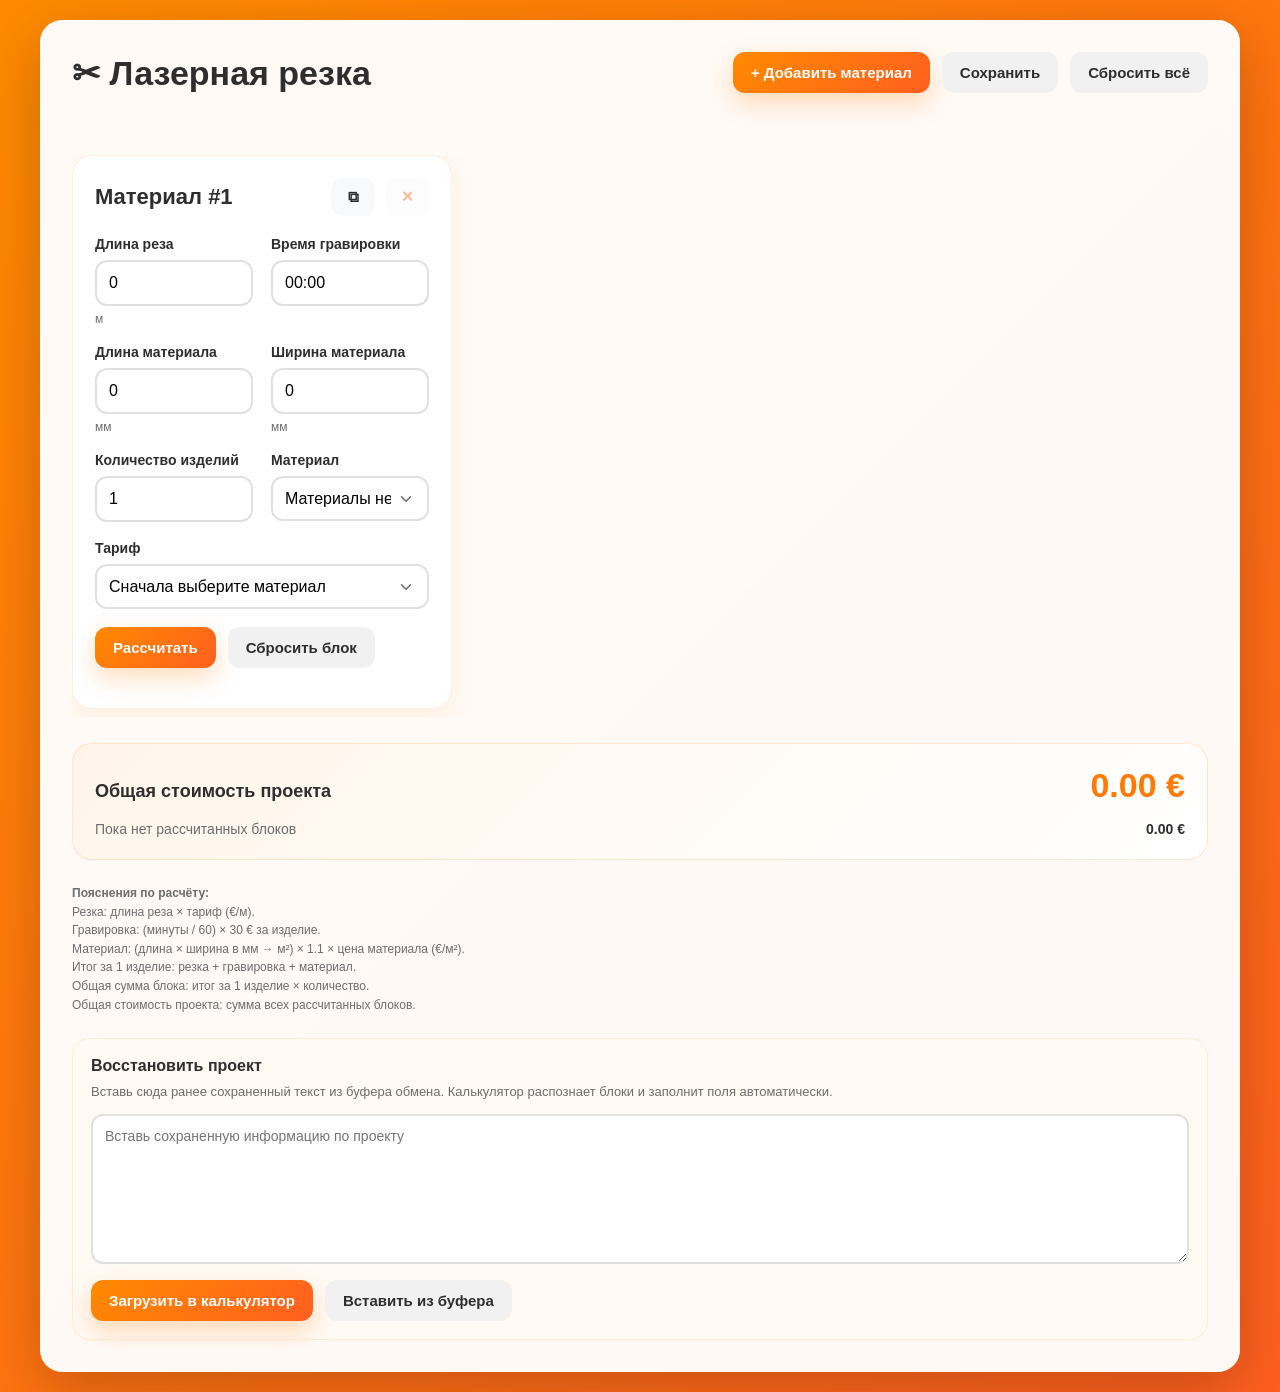
==== Laser_cutting_price/index.html @ 2e4e8447 "вставить из буфера" ====
<!DOCTYPE html>
<html lang="ru">
<head>
    <meta charset="UTF-8">
    <meta name="viewport" content="width=device-width, initial-scale=1.0">
    <title>✂ Калькулятор стоимости лазерной резки</title>
    <style>
        * {
            margin: 0;
            padding: 0;
            box-sizing: border-box;
        }

        :root {
            --accent-start: #ff8a00;
            --accent-end: #ff5f1f;
            --accent-solid: #ff7a00;
            --panel: #ffffff;
            --panel-soft: #f8f9fa;
            --text: #2e2e2e;
            --muted: #6d6d6d;
            --line: #e7e1d8;
            --danger: #ff5f1f;
        }

        body {
            font-family: "Segoe UI", Tahoma, Geneva, Verdana, sans-serif;
            background: linear-gradient(135deg, var(--accent-start) 0%, var(--accent-end) 100%);
            min-height: 100vh;
            padding: 20px;
            color: var(--text);
        }

        .container {
            width: min(1200px, 100%);
            max-width: 100%;
            margin: 0 auto;
            background: rgba(255, 255, 255, 0.96);
            backdrop-filter: blur(8px);
            border-radius: 22px;
            box-shadow: 0 18px 60px rgba(0, 0, 0, 0.22);
            padding: 32px;
        }

        .header {
            display: flex;
            justify-content: space-between;
            align-items: center;
            gap: 16px;
            margin-bottom: 24px;
        }

        .header-copy h1 {
            font-size: 34px;
            margin-bottom: 0;
        }

        .header-actions {
            display: flex;
            gap: 12px;
            flex-wrap: wrap;
        }

        button {
            border: none;
            border-radius: 12px;
            padding: 12px 18px;
            font-size: 15px;
            font-weight: 700;
            cursor: pointer;
            transition: transform 0.2s, box-shadow 0.2s, background 0.2s;
        }

        button:hover {
            transform: translateY(-1px);
        }

        .accent-btn {
            background: linear-gradient(135deg, var(--accent-start) 0%, var(--accent-end) 100%);
            color: #fff;
            box-shadow: 0 10px 24px rgba(255, 122, 0, 0.26);
        }

        .secondary-btn {
            background: #f1f1f1;
            color: var(--text);
        }

        .ghost-btn {
            background: transparent;
            color: var(--accent-solid);
            border: 2px dashed rgba(255, 122, 0, 0.35);
        }

        .cards {
            display: flex;
            flex-wrap: nowrap;
            gap: 20px;
            align-items: start;
            overflow-x: auto;
            padding-bottom: 8px;
            scroll-snap-type: x proximity;
            width: 100%;
        }

        .card {
            background: var(--panel);
            border: 1px solid rgba(255, 122, 0, 0.12);
            border-radius: 20px;
            padding: 22px;
            box-shadow: 0 10px 30px rgba(255, 122, 0, 0.08);
            width: min(380px, 100%);
            min-width: min(380px, 100%);
            scroll-snap-align: start;
        }

        .card-head {
            display: flex;
            align-items: center;
            justify-content: space-between;
            gap: 14px;
            margin-bottom: 20px;
        }

        .card-title {
            font-size: 22px;
            font-weight: 800;
        }

        .card-title-btn {
            border: none;
            background: transparent;
            padding: 0;
            font: inherit;
            color: inherit;
            cursor: text;
            text-align: left;
        }

        .card-title-input {
            width: 100%;
            padding: 8px 10px;
            border: 2px solid rgba(255, 122, 0, 0.22);
            border-radius: 10px;
            font-size: 20px;
            font-weight: 800;
        }

        .card-actions {
            display: flex;
            gap: 10px;
        }

        .icon-btn {
            min-width: 44px;
            padding: 10px 12px;
            background: var(--panel-soft);
            color: var(--text);
        }

        .icon-btn.remove-btn {
            color: var(--danger);
        }

        .input-row {
            display: grid;
            grid-template-columns: repeat(2, minmax(0, 1fr));
            gap: 18px;
            margin-bottom: 18px;
        }

        .input-row.single {
            grid-template-columns: 1fr;
        }

        .input-group label {
            display: block;
            font-size: 14px;
            font-weight: 700;
            margin-bottom: 8px;
        }

        input[type="text"],
        input[type="number"],
        select {
            width: 100%;
            padding: 12px;
            font-size: 16px;
            border: 2px solid #e0e0e0;
            border-radius: 12px;
            background: #fff;
            transition: border-color 0.2s;
        }

        input[type="text"]:focus,
        input[type="number"]:focus,
        select:focus {
            outline: none;
            border-color: var(--accent-solid);
        }

        .select-wrapper {
            position: relative;
        }

        .select-wrapper select {
            appearance: none;
            background-image: url("data:image/svg+xml;charset=UTF-8,%3csvg xmlns='http://www.w3.org/2000/svg' viewBox='0 0 24 24' fill='none' stroke='%236d6d6d' stroke-width='2' stroke-linecap='round' stroke-linejoin='round'%3e%3cpolyline points='6 9 12 15 18 9'%3e%3c/polyline%3e%3c/svg%3e");
            background-repeat: no-repeat;
            background-position: right 12px center;
            background-size: 18px;
            padding-right: 36px;
        }

        .unit,
        .status {
            margin-top: 6px;
            font-size: 12px;
            color: var(--muted);
        }

        .status.error {
            color: var(--danger);
        }

        .top-status {
            min-height: 20px;
            margin: 6px 0 18px;
            text-align: center;
            font-size: 14px;
            color: var(--muted);
        }

        .top-status.error {
            color: var(--danger);
        }

        .error {
            display: none;
            margin-top: 6px;
            font-size: 12px;
            color: var(--danger);
        }

        .error.show {
            display: block;
        }

        .card-footer {
            display: flex;
            gap: 12px;
            flex-wrap: wrap;
            margin-top: 4px;
            margin-bottom: 18px;
        }

        .result {
            display: none;
            background: var(--panel-soft);
            border-left: 4px solid var(--accent-solid);
            border-radius: 16px;
            padding: 18px;
        }

        .result.show {
            display: block;
        }

        .result-columns {
            display: grid;
            grid-template-columns: repeat(2, minmax(0, 1fr));
            gap: 18px;
        }

        .result-title {
            font-size: 14px;
            color: var(--muted);
            margin-bottom: 6px;
        }

        .result-value {
            font-size: 30px;
            font-weight: 800;
            color: var(--accent-solid);
            margin-bottom: 10px;
        }

        .result-sub {
            font-size: 14px;
            color: var(--muted);
            margin-top: 6px;
        }

        .tariff-list {
            margin-top: 14px;
            padding-top: 12px;
            border-top: 1px solid var(--line);
        }

        .tariff-list-title {
            font-size: 13px;
            color: var(--muted);
            margin-bottom: 8px;
        }

        .tariff-item {
            display: flex;
            justify-content: space-between;
            gap: 10px;
            font-size: 13px;
            margin-top: 6px;
        }

        .tariff-item-label {
            color: var(--muted);
        }

        .tariff-item-value {
            font-weight: 700;
            white-space: nowrap;
        }

        .overall {
            margin-top: 26px;
            background: linear-gradient(135deg, #fff5ea 0%, #fff 100%);
            border: 1px solid rgba(255, 122, 0, 0.16);
            border-radius: 20px;
            padding: 22px;
        }

        .overall-top {
            display: flex;
            justify-content: space-between;
            align-items: baseline;
            gap: 14px;
            margin-bottom: 16px;
        }

        .overall-title {
            font-size: 18px;
            font-weight: 800;
        }

        .overall-value {
            font-size: 34px;
            font-weight: 900;
            color: var(--accent-solid);
        }

        .overall-list {
            display: grid;
            gap: 8px;
        }

        .overall-item {
            display: flex;
            justify-content: space-between;
            gap: 12px;
            font-size: 14px;
        }

        .overall-item-label {
            color: var(--muted);
        }

        .overall-item-value {
            font-weight: 700;
        }

        .notice {
            margin-top: 24px;
            font-size: 12px;
            color: var(--muted);
            line-height: 1.55;
        }

        .import-panel {
            margin-top: 24px;
            background: #fffaf4;
            border: 1px solid rgba(255, 122, 0, 0.12);
            border-radius: 18px;
            padding: 18px;
        }

        .import-title {
            font-size: 16px;
            font-weight: 800;
            margin-bottom: 8px;
        }

        .import-copy {
            color: var(--muted);
            font-size: 13px;
            margin-bottom: 12px;
            line-height: 1.45;
        }

        .import-textarea {
            width: 100%;
            min-height: 150px;
            resize: vertical;
            border: 2px solid #e0e0e0;
            border-radius: 12px;
            padding: 12px;
            font-size: 14px;
            font-family: inherit;
        }

        .import-actions {
            display: flex;
            gap: 12px;
            flex-wrap: wrap;
            margin-top: 12px;
        }

        @media (max-width: 860px) {
            .container {
                padding: 24px;
            }

            .header,
            .overall-top {
                flex-direction: column;
                align-items: flex-start;
            }
        }

        @media (max-width: 720px) {
            .card {
                width: calc(100vw - 88px);
                min-width: calc(100vw - 88px);
            }

            .input-row,
            .result-columns {
                grid-template-columns: 1fr;
            }

            .card-head {
                flex-direction: column;
                align-items: flex-start;
            }
        }
    </style>
</head>
<body>
    <div class="container">
        <div class="header">
            <div class="header-copy">
                <h1>✂ Лазерная резка</h1>
            </div>
            <div class="header-actions">
                <button type="button" class="accent-btn" id="addCardButton">+ Добавить материал</button>
                <button type="button" class="secondary-btn" id="saveProjectButton">Сохранить</button>
                <button type="button" class="secondary-btn" id="resetAllButton">Сбросить всё</button>
            </div>
        </div>

        <div class="top-status" id="actionStatus"></div>
        <div class="status" id="materialLoadStatus">Загрузка материалов...</div>
        <div class="cards" id="cards"></div>

        <div class="overall">
            <div class="overall-top">
                <div class="overall-title">Общая стоимость проекта</div>
                <div class="overall-value"><span id="overallTotalPrice">0.00</span> €</div>
            </div>
            <div class="overall-list" id="overallList">
                <div class="overall-item">
                    <span class="overall-item-label">Пока нет рассчитанных блоков</span>
                    <span class="overall-item-value">0.00 €</span>
                </div>
            </div>
        </div>

        <div class="notice">
            <strong>Пояснения по расчёту:</strong>
            <br>Резка: длина реза × тариф (€/м).
            <br>Гравировка: (минуты / 60) × 30 € за изделие.
            <br>Материал: (длина × ширина в мм → м²) × 1.1 × цена материала (€/м²).
            <br>Итог за 1 изделие: резка + гравировка + материал.
            <br>Общая сумма блока: итог за 1 изделие × количество.
            <br>Общая стоимость проекта: сумма всех рассчитанных блоков.
        </div>

        <div class="import-panel">
            <div class="import-title">Восстановить проект</div>
            <div class="import-copy">Вставь сюда ранее сохраненный текст из буфера обмена. Калькулятор распознает блоки и заполнит поля автоматически.</div>
            <textarea class="import-textarea" id="importTextarea" placeholder="Вставь сохраненную информацию по проекту"></textarea>
            <div class="import-actions">
                <button type="button" class="accent-btn" id="importProjectButton">Загрузить в калькулятор</button>
                <button type="button" class="secondary-btn" id="pasteClipboardButton">Вставить из буфера</button>
            </div>
        </div>
    </div>

    <template id="cardTemplate">
        <section class="card">
            <div class="card-head">
                <div class="card-title">
                    <button type="button" class="card-title-btn" data-role="title-display"></button>
                    <input type="text" class="card-title-input" data-role="title-input" style="display: none;">
                </div>
                <div class="card-actions">
                    <button type="button" class="icon-btn duplicate-btn" title="Дублировать">⧉</button>
                    <button type="button" class="icon-btn remove-btn" title="Удалить">✕</button>
                </div>
            </div>

            <div class="input-row">
                <div class="input-group">
                    <label>Длина реза</label>
                    <input type="number" data-field="length" value="0" step="0.1" min="0" placeholder="Например: 5">
                    <div class="unit">м</div>
                    <div class="error" data-error="length">Пожалуйста, введите корректное число</div>
                </div>
                <div class="input-group">
                    <label>Время гравировки</label>
                    <input type="text" data-field="engraveTime" value="00:00" inputmode="numeric" placeholder="Например: 00:15">
                </div>
            </div>

            <div class="input-row">
                <div class="input-group">
                    <label>Длина материала</label>
                    <input type="number" data-field="materialLength" value="0" step="10" min="0" placeholder="Например: 500">
                    <div class="unit">мм</div>
                    <div class="error" data-error="materialLength">Пожалуйста, введите длину материала</div>
                </div>
                <div class="input-group">
                    <label>Ширина материала</label>
                    <input type="number" data-field="materialWidth" value="0" step="10" min="0" placeholder="Например: 300">
                    <div class="unit">мм</div>
                    <div class="error" data-error="materialWidth">Пожалуйста, введите ширину материала</div>
                </div>
            </div>

            <div class="input-row">
                <div class="input-group">
                    <label>Количество изделий</label>
                    <input type="number" data-field="quantity" value="1" step="1" min="1" placeholder="Например: 10">
                    <div class="error" data-error="quantity">Пожалуйста, введите количество</div>
                </div>
                <div class="input-group">
                    <label>Материал</label>
                    <div class="select-wrapper">
                        <select data-field="material">
                            <option value="">Выберите материал...</option>
                        </select>
                    </div>
                    <div class="error" data-error="material">Пожалуйста, выберите материал и заполните цену в таблице</div>
                </div>
            </div>

            <div class="input-row single">
                <div class="input-group">
                    <label>Тариф</label>
                    <div class="select-wrapper">
                        <select data-field="tariff">
                            <option value="">Сначала выберите материал</option>
                        </select>
                    </div>
                    <div class="error" data-error="tariff">Пожалуйста, выберите тариф</div>
                </div>
            </div>

            <div class="card-footer">
                <button type="button" class="accent-btn calculate-btn">Рассчитать</button>
                <button type="button" class="secondary-btn reset-btn">Сбросить блок</button>
            </div>

            <div class="result">
                <div class="result-columns">
                    <div>
                        <div class="result-title">Общая сумма блока</div>
                        <div class="result-value"><span data-result="totalPrice">0.00</span> €</div>
                        <div class="result-sub">Площадь: <span data-result="areaTotal">0.000</span> м²</div>
                        <div class="result-sub">Резка: <span data-result="cuttingTotal">0.00</span> €</div>
                        <div class="result-sub">Гравировка: <span data-result="engraveTotal">0.00</span> €</div>
                        <div class="result-sub">Материал: <span data-result="materialTotal">0.00</span> €</div>
                        <div class="tariff-list">
                            <div class="tariff-list-title">Остальные тарифы:</div>
                            <div data-result="otherTariffsTotal"></div>
                        </div>
                    </div>
                    <div>
                        <div class="result-title">Сумма за 1 изделие</div>
                        <div class="result-value"><span data-result="pricePerItem">0.00</span> €</div>
                        <div class="result-sub">Площадь: <span data-result="areaPerItem">0.000</span> м²</div>
                        <div class="result-sub">Резка: <span data-result="cuttingPerItem">0.00</span> €</div>
                        <div class="result-sub">Гравировка: <span data-result="engravePerItem">0.00</span> €</div>
                        <div class="result-sub">Материал: <span data-result="materialPerItem">0.00</span> €</div>
                        <div class="tariff-list">
                            <div class="tariff-list-title">Остальные тарифы:</div>
                            <div data-result="otherTariffsPerItem"></div>
                        </div>
                    </div>
                </div>
            </div>
        </section>
    </template>

    <script>
        const GOOGLE_SHEET_PUBLISHED_CSV_URL = 'https://docs.google.com/spreadsheets/d/e/2PACX-1vTv8wbha1x9j6XFeFg-dhAuseQvdnUNSIQQaTXmulYytBm6dvrbXmbTfrCV8Ti7oZyY_fHBRbes5QJP/pub?gid=0&single=true&output=csv';
        const MAX_CARDS = 10;
        const STORAGE_KEY = 'laserCalcMultiState';
        const MATERIALS_CSV_URLS = [GOOGLE_SHEET_PUBLISHED_CSV_URL];

        let materialsData = {};
        let materialOptionsOrder = [];
        let cardsState = [];
        let nextCardId = 1;

        function normalizeMaterialName(value) {
            return String(value || '')
                .replace(/\uFEFF/g, '')
                .replace(/\u00A0/g, ' ')
                .toLowerCase()
                .replaceAll('ё', 'е')
                .replace(/\s+/g, ' ')
                .trim();
        }

        function normalizeHeader(value) {
            return normalizeMaterialName(value).replace(/\s+/g, '');
        }

        function createMaterialKey(value) {
            const normalized = normalizeMaterialName(value)
                .replace(/[^a-zа-я0-9]+/gi, '_')
                .replace(/^_+|_+$/g, '');
            return normalized || `material_${Date.now()}`;
        }

        function parseLocalizedFloat(value) {
            const normalized = String(value || '').replace(',', '.').trim();
            const parsed = parseFloat(normalized);
            return Number.isNaN(parsed) ? null : parsed;
        }

        function parseCsvLine(line) {
            const values = [];
            let current = '';
            let inQuotes = false;

            for (let i = 0; i < line.length; i += 1) {
                const char = line[i];
                const nextChar = line[i + 1];

                if (char === '"') {
                    if (inQuotes && nextChar === '"') {
                        current += '"';
                        i += 1;
                    } else {
                        inQuotes = !inQuotes;
                    }
                    continue;
                }

                if (char === ',' && !inQuotes) {
                    values.push(current);
                    current = '';
                    continue;
                }

                current += char;
            }

            values.push(current);
            return values;
        }

        function setMaterialLoadStatus(message, isError = false) {
            const status = document.getElementById('materialLoadStatus');
            status.textContent = message;
            status.classList.toggle('error', isError);
        }

        function setActionStatus(message, isError = false) {
            const status = document.getElementById('actionStatus');
            status.textContent = message;
            status.classList.toggle('error', isError);
        }

        async function loadMaterialsFromSheet() {
            try {
                let csvText = '';
                let lastError = null;

                for (const url of MATERIALS_CSV_URLS) {
                    try {
                        const response = await fetch(url, { cache: 'no-store' });
                        if (!response.ok) {
                            throw new Error(`HTTP ${response.status}`);
                        }
                        csvText = await response.text();
                        if (csvText && csvText.trim()) {
                            break;
                        }
                    } catch (error) {
                        lastError = error;
                    }
                }

                if (!csvText || !csvText.trim()) {
                    throw lastError || new Error('Пустой ответ от таблицы');
                }

                const lines = csvText
                    .split(/\r?\n/)
                    .map(line => line.trim())
                    .filter(Boolean);

                if (lines.length < 2) {
                    throw new Error('В таблице нет данных');
                }

                const headers = parseCsvLine(lines[0]);
                const normalizedHeaders = headers.map(normalizeHeader);
                const nameIndex = normalizedHeaders.findIndex(header => header === 'название');
                const pricePerSqmIndex = normalizedHeaders.findIndex(header => header === '$м2' || header === '$m2' || header === 'м2' || header === 'm2');
                const tariffIndexes = [
                    { header: '100', minQty: 100, name: '100 изделий' },
                    { header: '50', minQty: 50, name: '50 изделий' },
                    { header: '30', minQty: 30, name: '30 изделий' },
                    { header: '10', minQty: 10, name: '10 изделий' },
                    { header: '1', minQty: 1, name: '1 изделие' }
                ].map(item => ({
                    ...item,
                    index: normalizedHeaders.findIndex(header => header === item.header)
                }));

                if (nameIndex === -1 || pricePerSqmIndex === -1) {
                    throw new Error('Не найдены колонки "Название" или "$ м2"');
                }

                const nextMaterialsData = {};
                const orderedMaterialKeys = [];

                lines.slice(1).forEach(line => {
                    const columns = parseCsvLine(line);
                    const originalSheetName = String(columns[nameIndex] || '').trim();
                    if (!originalSheetName) return;

                    const materialKey = createMaterialKey(originalSheetName);
                    const tariffs = tariffIndexes
                        .map(item => {
                            if (item.index === -1) return null;
                            const pricePerMeter = parseLocalizedFloat(columns[item.index]);
                            if (pricePerMeter === null) return null;
                            return {
                                name: item.name,
                                minQty: item.minQty,
                                pricePerMeter
                            };
                        })
                        .filter(Boolean);

                    nextMaterialsData[materialKey] = {
                        name: originalSheetName,
                        pricePerSqm: parseLocalizedFloat(columns[pricePerSqmIndex]),
                        tariffs
                    };
                    orderedMaterialKeys.push(materialKey);
                });

                if (orderedMaterialKeys.length === 0) {
                    throw new Error('В таблице не найдено материалов');
                }

                materialsData = nextMaterialsData;
                materialOptionsOrder = orderedMaterialKeys;
                setMaterialLoadStatus(`Загружено материалов: ${orderedMaterialKeys.length}`);
            } catch (error) {
                materialsData = {};
                materialOptionsOrder = [];
                setMaterialLoadStatus('Материалы не загружены. Проверьте публикацию таблицы.', true);
                console.warn('Не удалось загрузить материалы из Google Sheets:', error);
            }
        }

        function formatMinutesToClock(totalMinutes) {
            const minutes = Math.max(0, Math.floor(totalMinutes));
            const hours = Math.floor(minutes / 60);
            const mins = minutes % 60;
            return `${String(hours).padStart(2, '0')}:${String(mins).padStart(2, '0')}`;
        }

        function parseClockToMinutes(value) {
            const raw = String(value || '').trim();
            if (!raw) return 0;
            if (raw.includes(':')) {
                const parts = raw.split(':');
                const hours = parseInt(parts[0], 10);
                const minutes = parseInt(parts[1], 10);
                if (Number.isNaN(hours) || Number.isNaN(minutes)) return 0;
                return Math.max(0, (hours * 60) + minutes);
            }
            const parsed = parseInt(raw.replace(',', '.'), 10);
            return Number.isNaN(parsed) ? 0 : Math.max(0, parsed);
        }

        function defaultCardData() {
            return {
                id: nextCardId++,
                title: '',
                length: '0',
                engraveTime: '00:00',
                materialLength: '0',
                materialWidth: '0',
                quantity: '1',
                material: '',
                tariff: '',
                result: null
            };
        }

        function saveState() {
            localStorage.setItem(STORAGE_KEY, JSON.stringify({
                nextCardId,
                cardsState
            }));
        }

        function loadState() {
            const raw = localStorage.getItem(STORAGE_KEY);
            if (!raw) {
                cardsState = [defaultCardData()];
                return;
            }

            try {
                const parsed = JSON.parse(raw);
                nextCardId = typeof parsed.nextCardId === 'number' ? parsed.nextCardId : 1;
                cardsState = Array.isArray(parsed.cardsState) && parsed.cardsState.length
                    ? parsed.cardsState.slice(0, MAX_CARDS)
                    : [defaultCardData()];
            } catch (error) {
                cardsState = [defaultCardData()];
            }
        }

        function getCardById(cardId) {
            return cardsState.find(card => card.id === cardId);
        }

        function getField(cardElement, name) {
            return cardElement.querySelector(`[data-field="${name}"]`);
        }

        function getError(cardElement, name) {
            return cardElement.querySelector(`[data-error="${name}"]`);
        }

        function getResultField(cardElement, name) {
            return cardElement.querySelector(`[data-result="${name}"]`);
        }

        function populateMaterialOptions(selectElement, selectedValue = '') {
            selectElement.innerHTML = '';
            const firstOption = document.createElement('option');
            firstOption.value = '';
            firstOption.textContent = materialOptionsOrder.length === 0 ? 'Материалы не загружены' : 'Выберите материал...';
            selectElement.appendChild(firstOption);

            materialOptionsOrder.forEach(key => {
                const material = materialsData[key];
                if (!material) return;

                const option = document.createElement('option');
                option.value = key;
                option.textContent = material.name;
                selectElement.appendChild(option);
            });

            if (selectedValue && materialsData[selectedValue]) {
                selectElement.value = selectedValue;
            }
        }

        function updateTariffs(cardElement) {
            const materialValue = getField(cardElement, 'material').value;
            const tariffSelect = getField(cardElement, 'tariff');

            tariffSelect.innerHTML = '';

            if (!materialValue || !materialsData[materialValue]) {
                tariffSelect.innerHTML = '<option value="">Сначала выберите материал</option>';
                return;
            }

            const material = materialsData[materialValue];
            const firstOption = document.createElement('option');
            firstOption.value = '';
            firstOption.textContent = 'Выберите тариф...';
            tariffSelect.appendChild(firstOption);

            material.tariffs.forEach((tariff, index) => {
                const option = document.createElement('option');
                option.value = String(index);
                option.textContent = `${tariff.name} - ${tariff.pricePerMeter} €/м`;
                tariffSelect.appendChild(option);
            });

            selectTariffByQuantity(cardElement);
        }

        function selectTariffByQuantity(cardElement) {
            const materialValue = getField(cardElement, 'material').value;
            const quantity = parseInt(getField(cardElement, 'quantity').value, 10);
            const tariffSelect = getField(cardElement, 'tariff');

            if (!materialValue || Number.isNaN(quantity) || quantity < 1 || !materialsData[materialValue]) return;

            const material = materialsData[materialValue];
            let selectedIndex = material.tariffs.findIndex(tariff => quantity >= tariff.minQty);
            if (selectedIndex === -1) {
                selectedIndex = material.tariffs.length - 1;
            }
            tariffSelect.value = String(selectedIndex);
        }

        function clearErrors(cardElement) {
            ['length', 'materialLength', 'materialWidth', 'quantity', 'material', 'tariff'].forEach(name => {
                getError(cardElement, name).classList.remove('show');
            });
        }

        function bindWheelStep(input, step, decimals, parser = parseFloat, formatter = value => value.toFixed(decimals), minimum = 0, onAfterChange = null) {
            input.dataset.wheelArmed = '0';
            input.addEventListener('mousedown', function() {
                this.dataset.wheelArmed = '1';
            });
            input.addEventListener('blur', function() {
                this.dataset.wheelArmed = '0';
            });

            input.addEventListener('change', function() {
                if (this.value === '') return;
                const parsed = parser(String(this.value).replace(',', '.'));
                if (Number.isNaN(parsed)) {
                    this.value = formatter(minimum);
                } else {
                    const rounded = Math.round(parsed / step) * step;
                    this.value = formatter(Math.max(minimum, rounded));
                }
                if (onAfterChange) onAfterChange();
            });

            input.addEventListener('wheel', function(event) {
                if (this.dataset.wheelArmed !== '1') return;
                event.preventDefault();
                const currentValue = parser(String(this.value).replace(',', '.'));
                const safeCurrent = Number.isNaN(currentValue) ? minimum : currentValue;
                const direction = event.deltaY > 0 ? -1 : 1;
                const nextValue = Math.max(minimum, safeCurrent + (step * direction));
                this.value = formatter(nextValue);
                if (onAfterChange) onAfterChange();
            });
        }

        function renderOtherTariffs(container, material, selectedTariffIndex, length, engravePricePerItem, materialPricePerItem, quantity, perItem) {
            container.innerHTML = '';
            material.tariffs.forEach((tariff, index) => {
                if (index === selectedTariffIndex) return;

                const cuttingPricePerItem = length * tariff.pricePerMeter;
                const pricePerItem = cuttingPricePerItem + engravePricePerItem + materialPricePerItem;
                const value = perItem ? pricePerItem : pricePerItem * quantity;

                const row = document.createElement('div');
                row.className = 'tariff-item';
                row.innerHTML = `<span class="tariff-item-label">${tariff.name}</span><span class="tariff-item-value">${value.toFixed(2)} €</span>`;
                container.appendChild(row);
            });
        }

        function renderCardResult(cardElement, result) {
            const resultBlock = cardElement.querySelector('.result');
            resultBlock.classList.add('show');

            getResultField(cardElement, 'totalPrice').textContent = result.totalPrice.toFixed(2);
            getResultField(cardElement, 'areaTotal').textContent = result.areaTotal.toFixed(3);
            getResultField(cardElement, 'cuttingTotal').textContent = result.cuttingTotal.toFixed(2);
            getResultField(cardElement, 'engraveTotal').textContent = result.engraveTotal.toFixed(2);
            getResultField(cardElement, 'materialTotal').textContent = result.materialTotal.toFixed(2);
            getResultField(cardElement, 'pricePerItem').textContent = result.pricePerItem.toFixed(2);
            getResultField(cardElement, 'areaPerItem').textContent = result.areaPerItem.toFixed(3);
            getResultField(cardElement, 'cuttingPerItem').textContent = result.cuttingPerItem.toFixed(2);
            getResultField(cardElement, 'engravePerItem').textContent = result.engravePerItem.toFixed(2);
            getResultField(cardElement, 'materialPerItem').textContent = result.materialPerItem.toFixed(2);

            renderOtherTariffs(
                getResultField(cardElement, 'otherTariffsTotal'),
                result.material,
                result.tariffIndex,
                result.length,
                result.engravePerItem,
                result.materialPerItem,
                result.quantity,
                false
            );
            renderOtherTariffs(
                getResultField(cardElement, 'otherTariffsPerItem'),
                result.material,
                result.tariffIndex,
                result.length,
                result.engravePerItem,
                result.materialPerItem,
                result.quantity,
                true
            );
        }

        function resetCardResult(cardElement) {
            cardElement.querySelector('.result').classList.remove('show');
            [
                'totalPrice', 'areaTotal', 'cuttingTotal', 'engraveTotal', 'materialTotal',
                'pricePerItem', 'areaPerItem', 'cuttingPerItem', 'engravePerItem', 'materialPerItem'
            ].forEach(name => {
                getResultField(cardElement, name).textContent = name.includes('area') ? '0.000' : '0.00';
            });
            getResultField(cardElement, 'otherTariffsTotal').innerHTML = '';
            getResultField(cardElement, 'otherTariffsPerItem').innerHTML = '';
        }

        function calculateCard(cardElement) {
            clearErrors(cardElement);

            const length = parseFloat(getField(cardElement, 'length').value) || 0;
            const materialLengthMm = parseFloat(getField(cardElement, 'materialLength').value) || 0;
            const materialWidthMm = parseFloat(getField(cardElement, 'materialWidth').value) || 0;
            const quantity = parseInt(getField(cardElement, 'quantity').value, 10);
            const materialValue = getField(cardElement, 'material').value;
            const tariffValue = getField(cardElement, 'tariff').value;

            let hasError = false;

            if (length <= 0) {
                getError(cardElement, 'length').classList.add('show');
                hasError = true;
            }
            if (materialLengthMm <= 0) {
                getError(cardElement, 'materialLength').classList.add('show');
                hasError = true;
            }
            if (materialWidthMm <= 0) {
                getError(cardElement, 'materialWidth').classList.add('show');
                hasError = true;
            }
            if (Number.isNaN(quantity) || quantity < 1) {
                getError(cardElement, 'quantity').classList.add('show');
                hasError = true;
            }
            if (!materialValue) {
                getError(cardElement, 'material').classList.add('show');
                hasError = true;
            }

            const material = materialsData[materialValue];
            if (materialValue && (!material || typeof material.pricePerSqm !== 'number' || Number.isNaN(material.pricePerSqm))) {
                getError(cardElement, 'material').classList.add('show');
                hasError = true;
            }

            const tariffIndex = parseInt(tariffValue, 10);
            if (tariffValue === '' || !material || !material.tariffs[tariffIndex]) {
                getError(cardElement, 'tariff').classList.add('show');
                hasError = true;
            }

            if (hasError) {
                resetCardResult(cardElement);
                const card = getCardById(Number(cardElement.dataset.cardId));
                if (card) card.result = null;
                updateOverallSummary();
                saveState();
                return;
            }

            const tariff = material.tariffs[tariffIndex];
            const engraveMinutes = parseClockToMinutes(getField(cardElement, 'engraveTime').value);
            const engravePricePerItem = (engraveMinutes / 60) * 30;
            const materialArea = (materialLengthMm / 1000) * (materialWidthMm / 1000);
            const materialPricePerItem = materialArea * 1.1 * material.pricePerSqm;
            const cuttingPricePerItem = length * tariff.pricePerMeter;
            const pricePerItem = cuttingPricePerItem + engravePricePerItem + materialPricePerItem;
            const totalPrice = pricePerItem * quantity;

            const result = {
                material,
                tariffIndex,
                length,
                quantity,
                totalPrice,
                pricePerItem,
                areaTotal: materialArea * quantity,
                areaPerItem: materialArea,
                cuttingTotal: cuttingPricePerItem * quantity,
                cuttingPerItem: cuttingPricePerItem,
                engraveTotal: engravePricePerItem * quantity,
                engravePerItem: engravePricePerItem,
                materialTotal: materialPricePerItem * quantity,
                materialPerItem: materialPricePerItem
            };

            renderCardResult(cardElement, result);
            const card = getCardById(Number(cardElement.dataset.cardId));
            if (card) card.result = result;
            updateOverallSummary();
            saveState();
        }

        function updateOverallSummary() {
            const overallList = document.getElementById('overallList');
            const overallTotalPrice = document.getElementById('overallTotalPrice');
            const calculatedCards = cardsState.filter(card => card.result);

            if (calculatedCards.length === 0) {
                overallTotalPrice.textContent = '0.00';
                overallList.innerHTML = `
                    <div class="overall-item">
                        <span class="overall-item-label">Пока нет рассчитанных блоков</span>
                        <span class="overall-item-value">0.00 €</span>
                    </div>
                `;
                return;
            }

            const total = calculatedCards.reduce((sum, card) => sum + card.result.totalPrice, 0);
            overallTotalPrice.textContent = total.toFixed(2);

            overallList.innerHTML = '';
            calculatedCards.forEach((card, index) => {
                const row = document.createElement('div');
                row.className = 'overall-item';
                row.innerHTML = `<span class="overall-item-label">${getCardTitle(card, index)}: ${card.result.material.name}</span><span class="overall-item-value">${card.result.totalPrice.toFixed(2)} €</span>`;
                overallList.appendChild(row);
            });
        }

        function formatFieldValue(value, fallback = 'Не указано') {
            const normalized = String(value ?? '').trim();
            return normalized === '' ? fallback : normalized;
        }

        function findMaterialKeyByName(name) {
            const normalized = normalizeMaterialName(name);
            return materialOptionsOrder.find(key => normalizeMaterialName(materialsData[key]?.name) === normalized) || '';
        }

        function findTariffIndexByLabel(materialKey, tariffLabel) {
            const material = materialsData[materialKey];
            if (!material) return '';
            const normalized = normalizeMaterialName(String(tariffLabel || '').split(' - ')[0]);
            const index = material.tariffs.findIndex(tariff => normalizeMaterialName(tariff.name) === normalized);
            return index === -1 ? '' : String(index);
        }

        function buildProjectSummaryText() {
            const lines = [];

            cardsState.forEach((card, index) => {
                const material = materialsData[card.material];
                const tariffIndex = parseInt(card.tariff, 10);
                const tariff = material && !Number.isNaN(tariffIndex) ? material.tariffs[tariffIndex] : null;
                const title = getCardTitle(card, index);

                lines.push(`${title}`);
                lines.push(`Материал: ${material ? material.name : 'Не выбран'}`);
                lines.push(`Тариф: ${tariff ? `${tariff.name} - ${tariff.pricePerMeter} €/м` : 'Не выбран'}`);
                lines.push(`Длина реза: ${formatFieldValue(card.length, '0')} м`);
                lines.push(`Время гравировки: ${formatFieldValue(card.engraveTime, '00:00')}`);
                lines.push(`Длина материала: ${formatFieldValue(card.materialLength, '0')} мм`);
                lines.push(`Ширина материала: ${formatFieldValue(card.materialWidth, '0')} мм`);
                lines.push(`Количество изделий: ${formatFieldValue(card.quantity, '0')}`);

                if (card.result) {
                    lines.push(`Общая сумма за блок: ${card.result.totalPrice.toFixed(2)} €`);
                    lines.push(`Сумма за 1 изделие: ${card.result.pricePerItem.toFixed(2)} €`);
                } else {
                    lines.push('Общая сумма за блок: Не рассчитано');
                }

                lines.push('');
            });

            const total = cardsState.reduce((sum, card) => sum + (card.result ? card.result.totalPrice : 0), 0);
            lines.push(`Общая стоимость проекта: ${total.toFixed(2)} €`);

            return lines.join('\n').trim();
        }

        async function copyProjectSummary() {
            const text = buildProjectSummaryText();

            try {
                await navigator.clipboard.writeText(text);
                setActionStatus('Информация по проекту скопирована в буфер обмена');
            } catch (error) {
                const textarea = document.createElement('textarea');
                textarea.value = text;
                textarea.setAttribute('readonly', '');
                textarea.style.position = 'absolute';
                textarea.style.left = '-9999px';
                document.body.appendChild(textarea);
                textarea.select();
                document.execCommand('copy');
                document.body.removeChild(textarea);
                setActionStatus('Информация по проекту скопирована в буфер обмена');
            }
        }

        function parseProjectSummaryText(text) {
            const normalizedText = String(text || '').replace(/\r/g, '').trim();
            if (!normalizedText) {
                throw new Error('Нет текста для загрузки');
            }

            const lines = normalizedText.split('\n').map(line => line.trim());
            const blocks = [];
            let currentBlock = null;

            for (const line of lines) {
                if (!line) continue;
                if (line.startsWith('Общая стоимость проекта:')) continue;

                if (!line.includes(':')) {
                    if (currentBlock) {
                        blocks.push(currentBlock);
                    }
                    currentBlock = { title: line };
                    continue;
                }

                if (!currentBlock) continue;

                const separatorIndex = line.indexOf(':');
                const label = line.slice(0, separatorIndex).trim();
                const value = line.slice(separatorIndex + 1).trim();

                switch (label) {
                    case 'Материал':
                        currentBlock.materialName = value;
                        break;
                    case 'Тариф':
                        currentBlock.tariffLabel = value;
                        break;
                    case 'Длина реза':
                        currentBlock.length = value.replace(/\s*м$/, '').trim();
                        break;
                    case 'Время гравировки':
                        currentBlock.engraveTime = value;
                        break;
                    case 'Длина материала':
                        currentBlock.materialLength = value.replace(/\s*мм$/, '').trim();
                        break;
                    case 'Ширина материала':
                        currentBlock.materialWidth = value.replace(/\s*мм$/, '').trim();
                        break;
                    case 'Количество изделий':
                        currentBlock.quantity = value;
                        break;
                    default:
                        break;
                }
            }

            if (currentBlock) {
                blocks.push(currentBlock);
            }

            return blocks
                .slice(0, MAX_CARDS)
                .filter(block => block.title || block.materialName || block.length || block.quantity);
        }

        function applyImportedBlocks(blocks) {
            if (!blocks.length) {
                throw new Error('Не удалось распознать блоки в тексте');
            }

            cardsState = blocks.map(block => {
                const card = defaultCardData();
                card.title = block.title || '';
                card.length = block.length || '0';
                card.engraveTime = block.engraveTime || '00:00';
                card.materialLength = block.materialLength || '0';
                card.materialWidth = block.materialWidth || '0';
                card.quantity = block.quantity || '1';
                card.material = findMaterialKeyByName(block.materialName);
                card.tariff = card.material ? findTariffIndexByLabel(card.material, block.tariffLabel) : '';
                card.result = null;
                return card;
            });

            renderCards();

            document.querySelectorAll('.card').forEach(cardElement => {
                calculateCard(cardElement);
            });

            saveState();
        }

        async function importProjectFromTextarea() {
            const textarea = document.getElementById('importTextarea');
            try {
                const blocks = parseProjectSummaryText(textarea.value);
                applyImportedBlocks(blocks);
                setActionStatus(`Проект загружен. Блоков: ${blocks.length}`);
            } catch (error) {
                setActionStatus(error.message || 'Не удалось загрузить проект', true);
            }
        }

        async function pasteProjectFromClipboard() {
            try {
                const text = await navigator.clipboard.readText();
                document.getElementById('importTextarea').value = text;
                setActionStatus('Текст из буфера вставлен в поле загрузки');
            } catch (error) {
                setActionStatus('Не удалось прочитать буфер обмена', true);
            }
        }

        function syncCardStateFromDOM(cardElement) {
            const card = getCardById(Number(cardElement.dataset.cardId));
            if (!card) return;

            ['length', 'engraveTime', 'materialLength', 'materialWidth', 'quantity', 'material', 'tariff'].forEach(field => {
                card[field] = getField(cardElement, field).value;
            });
            saveState();
        }

        function attachCardEvents(cardElement) {
            const cardId = Number(cardElement.dataset.cardId);
            const titleDisplay = cardElement.querySelector('[data-role="title-display"]');
            const titleInput = cardElement.querySelector('[data-role="title-input"]');
            const quantityInput = getField(cardElement, 'quantity');
            const materialSelect = getField(cardElement, 'material');
            const tariffSelect = getField(cardElement, 'tariff');
            const engraveInput = getField(cardElement, 'engraveTime');
            const lengthInput = getField(cardElement, 'length');
            const materialLengthInput = getField(cardElement, 'materialLength');
            const materialWidthInput = getField(cardElement, 'materialWidth');

            function commitTitle() {
                const card = getCardById(cardId);
                if (!card) return;
                card.title = titleInput.value.trim();
                titleDisplay.textContent = getCardTitle(card, cardsState.findIndex(item => item.id === cardId));
                titleInput.style.display = 'none';
                titleDisplay.style.display = 'inline';
                saveState();
                updateOverallSummary();
            }

            titleDisplay.addEventListener('click', () => {
                titleDisplay.style.display = 'none';
                titleInput.style.display = 'block';
                titleInput.focus();
                titleInput.select();
            });

            titleInput.addEventListener('blur', commitTitle);
            titleInput.addEventListener('keydown', event => {
                if (event.key === 'Enter') {
                    event.preventDefault();
                    commitTitle();
                }
            });

            [lengthInput, engraveInput, materialLengthInput, materialWidthInput, quantityInput, materialSelect, tariffSelect].forEach(input => {
                input.addEventListener('input', () => syncCardStateFromDOM(cardElement));
                input.addEventListener('change', () => syncCardStateFromDOM(cardElement));
            });

            quantityInput.addEventListener('change', () => {
                selectTariffByQuantity(cardElement);
                syncCardStateFromDOM(cardElement);
            });

            materialSelect.addEventListener('change', () => {
                updateTariffs(cardElement);
                syncCardStateFromDOM(cardElement);
            });

            bindWheelStep(lengthInput, 0.1, 1, parseFloat, value => value.toFixed(1), 0);
            bindWheelStep(materialLengthInput, 10, 0, parseFloat, value => value.toFixed(0), 0);
            bindWheelStep(materialWidthInput, 10, 0, parseFloat, value => value.toFixed(0), 0);
            bindWheelStep(quantityInput, 1, 0, value => parseInt(value, 10), value => String(Math.max(1, Math.round(value))), 1, () => {
                selectTariffByQuantity(cardElement);
                syncCardStateFromDOM(cardElement);
            });

            engraveInput.dataset.wheelArmed = '0';
            engraveInput.addEventListener('mousedown', function() {
                this.dataset.wheelArmed = '1';
            });
            engraveInput.addEventListener('blur', function() {
                this.dataset.wheelArmed = '0';
            });
            engraveInput.addEventListener('change', function() {
                const minutes = parseClockToMinutes(this.value);
                this.value = formatMinutesToClock(minutes);
                syncCardStateFromDOM(cardElement);
            });
            engraveInput.addEventListener('wheel', function(event) {
                if (this.dataset.wheelArmed !== '1') return;
                event.preventDefault();
                const currentMinutes = parseClockToMinutes(this.value);
                const direction = event.deltaY > 0 ? -1 : 1;
                this.value = formatMinutesToClock(Math.max(0, currentMinutes + direction));
                syncCardStateFromDOM(cardElement);
            });

            cardElement.querySelector('.calculate-btn').addEventListener('click', () => calculateCard(cardElement));
            cardElement.querySelector('.reset-btn').addEventListener('click', () => resetCard(cardId));
            cardElement.querySelector('.duplicate-btn').addEventListener('click', () => duplicateCard(cardId));
            cardElement.querySelector('.remove-btn').addEventListener('click', () => removeCard(cardId));
        }

        function renderSingleCard(cardData, index) {
            const template = document.getElementById('cardTemplate');
            const cardElement = template.content.firstElementChild.cloneNode(true);
            cardElement.dataset.cardId = String(cardData.id);
            cardElement.querySelector('[data-role="title-display"]').textContent = getCardTitle(cardData, index);
            cardElement.querySelector('[data-role="title-input"]').value = cardData.title || '';

            getField(cardElement, 'length').value = cardData.length;
            getField(cardElement, 'engraveTime').value = cardData.engraveTime;
            getField(cardElement, 'materialLength').value = cardData.materialLength;
            getField(cardElement, 'materialWidth').value = cardData.materialWidth;
            getField(cardElement, 'quantity').value = cardData.quantity;

            populateMaterialOptions(getField(cardElement, 'material'), cardData.material);
            updateTariffs(cardElement);
            if (cardData.tariff !== '') {
                getField(cardElement, 'tariff').value = cardData.tariff;
            }

            attachCardEvents(cardElement);

            if (cardsState.length === 1) {
                cardElement.querySelector('.remove-btn').disabled = true;
                cardElement.querySelector('.remove-btn').style.opacity = '0.45';
                cardElement.querySelector('.remove-btn').style.cursor = 'default';
            }

            if (cardData.result) {
                renderCardResult(cardElement, cardData.result);
            }

            return cardElement;
        }

        function renderCards() {
            const cardsContainer = document.getElementById('cards');
            cardsContainer.innerHTML = '';

            cardsState.forEach((card, index) => {
                cardsContainer.appendChild(renderSingleCard(card, index));
            });

            document.getElementById('addCardButton').disabled = cardsState.length >= MAX_CARDS;
            updateOverallSummary();
        }

        function getCardTitle(card, index) {
            return card.title && card.title.trim() ? card.title.trim() : `Материал #${index + 1}`;
        }

        function addCard(prefill = null) {
            if (cardsState.length >= MAX_CARDS) return;

            const card = defaultCardData();
            if (prefill) {
                Object.assign(card, {
                    length: prefill.length,
                    engraveTime: prefill.engraveTime,
                    materialLength: prefill.materialLength,
                    materialWidth: prefill.materialWidth,
                    quantity: prefill.quantity,
                    material: prefill.material,
                    tariff: prefill.tariff
                });
            }

            cardsState.push(card);
            renderCards();
            saveState();
        }

        function duplicateCard(cardId) {
            const source = getCardById(cardId);
            if (!source || cardsState.length >= MAX_CARDS) return;
            addCard(source);
        }

        function removeCard(cardId) {
            if (cardsState.length <= 1) return;
            cardsState = cardsState.filter(card => card.id !== cardId);
            renderCards();
            saveState();
        }

        function resetCard(cardId) {
            const card = getCardById(cardId);
            if (!card) return;

            const fresh = defaultCardData();
            card.length = fresh.length;
            card.engraveTime = fresh.engraveTime;
            card.materialLength = fresh.materialLength;
            card.materialWidth = fresh.materialWidth;
            card.quantity = fresh.quantity;
            card.material = fresh.material;
            card.tariff = fresh.tariff;
            card.result = null;

            renderCards();
            saveState();
        }

        function resetAll() {
            cardsState = [defaultCardData()];
            localStorage.removeItem(STORAGE_KEY);
            renderCards();
            saveState();
        }

        document.addEventListener('keypress', function(event) {
            if (event.key !== 'Enter') return;
            const activeCard = event.target.closest('.card');
            if (activeCard) {
                calculateCard(activeCard);
            }
        });

        document.getElementById('addCardButton').addEventListener('click', () => addCard());
        document.getElementById('saveProjectButton').addEventListener('click', copyProjectSummary);
        document.getElementById('importProjectButton').addEventListener('click', importProjectFromTextarea);
        document.getElementById('pasteClipboardButton').addEventListener('click', pasteProjectFromClipboard);
        document.getElementById('resetAllButton').addEventListener('click', resetAll);

        document.addEventListener('DOMContentLoaded', async function() {
            loadState();
            await loadMaterialsFromSheet();
            renderCards();
        });
    </script>
</body>
</html>
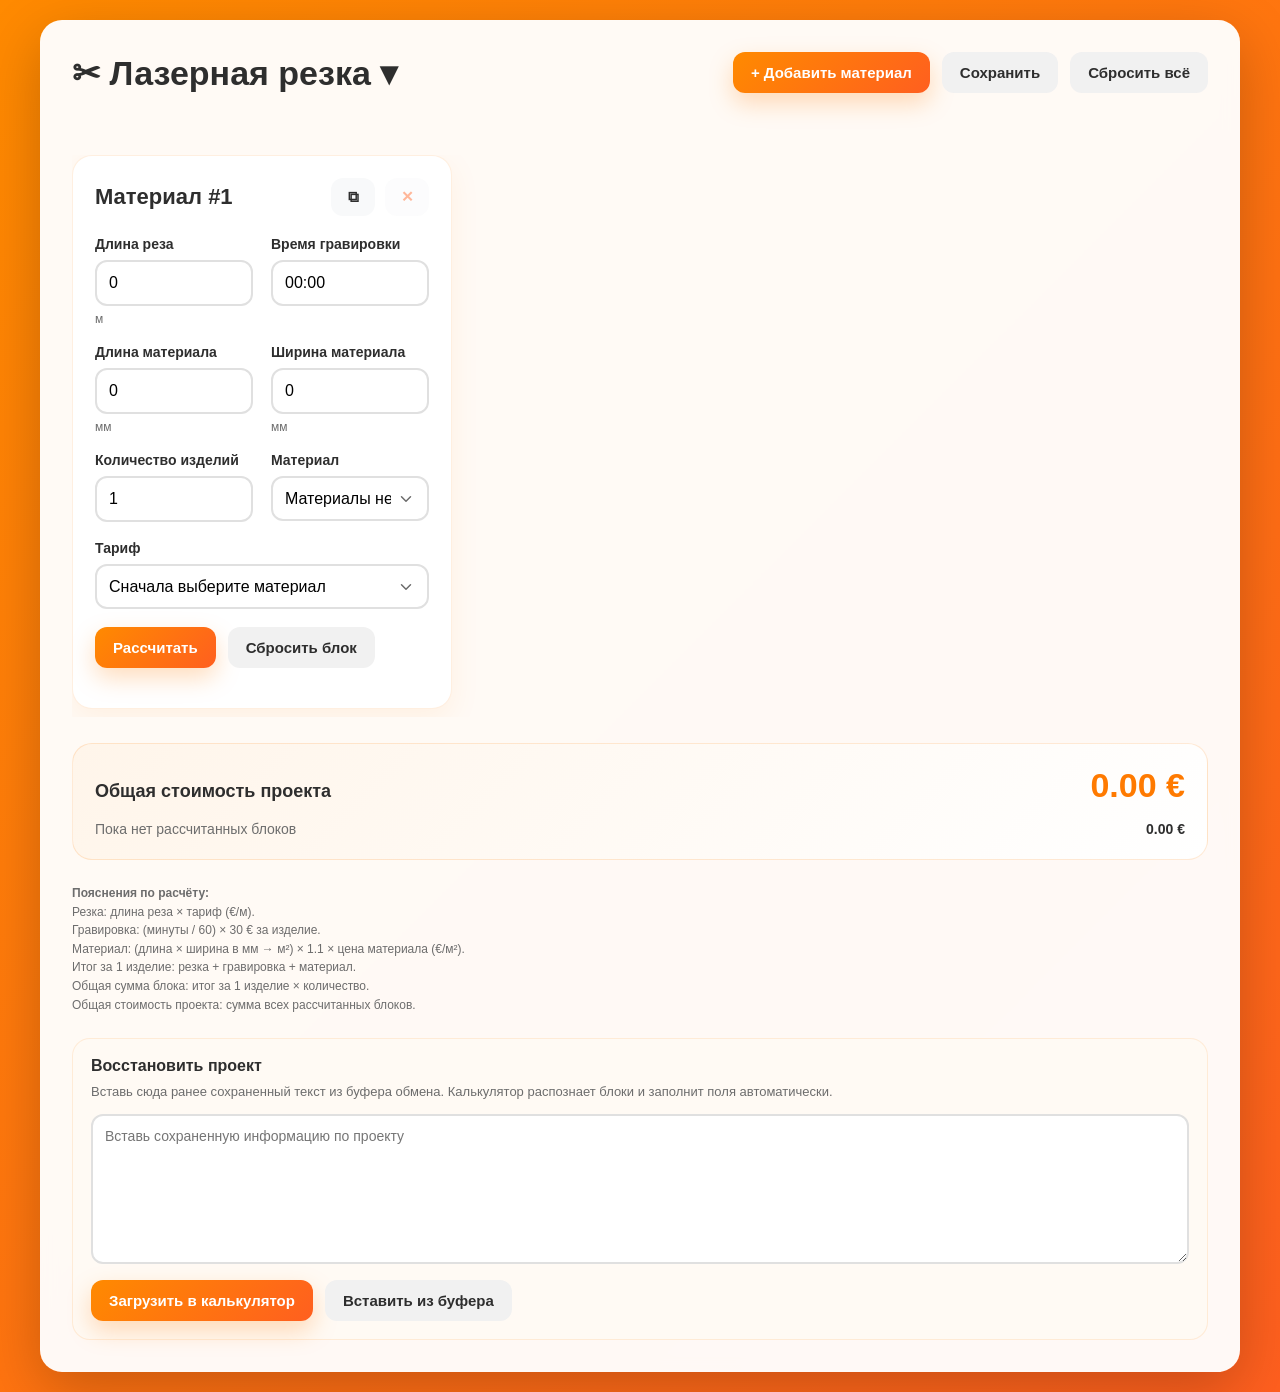
==== commit 758de1e6: "complex project1" ====
--- a/Laser_cutting_price/index.html
+++ b/Laser_cutting_price/index.html
@@ -55,6 +55,26 @@
             margin-bottom: 0;
         }
 
+        .mode-picker { position: relative; }
+        .mode-trigger { border: 0; background: transparent; padding: 0; color: inherit; font: inherit; cursor: pointer; text-align: left; }
+        .mode-menu { position: absolute; z-index: 5; top: calc(100% + 8px); left: 0; min-width: 240px; padding: 6px; border-radius: 12px; background: #fff; box-shadow: 0 10px 30px #0002; display: none; }
+        .mode-menu.open { display: grid; }
+        .mode-option { text-align: left; background: #fff; color: var(--text); }
+        .mode-option[aria-checked="true"] { background: #fff1e3; color: var(--accent-solid); }
+        .complex-panel { display:none; margin-top:22px; padding:22px; border-radius:18px; background:#fffaf4; border:1px solid rgba(255,122,0,.16); }
+        .complex-panel.show { display:block; }
+        .complex-panel h2 { font-size:20px; margin-bottom:14px; }
+        .service-grid { display:grid; grid-template-columns:repeat(auto-fit,minmax(250px,1fr)); gap:14px; }
+        .service-card { background:white; border:1px solid var(--line); border-radius:14px; padding:14px; }
+        .check-label { display:flex!important; align-items:center; gap:9px; margin-bottom:10px!important; }
+        .check-label input { width:18px; height:18px; accent-color:var(--accent-solid); }
+        .service-fields { display:none; padding-top:8px; }
+        .service-fields.show { display:block; }
+        .service-fields .input-row { margin: 10px 0 0; gap:10px; }
+        .expense-row { display:grid; grid-template-columns:1fr 130px auto; gap:8px; margin-top:8px; align-items:center; }
+        .expense-row button { padding:8px 10px; }
+        .inline-note { color:var(--muted); font-size:13px; margin-top:8px; }
+
         .header-actions {
             display: flex;
             gap: 12px;
@@ -447,7 +467,13 @@
     <div class="container">
         <div class="header">
             <div class="header-copy">
-                <h1>✂ Лазерная резка</h1>
+                <div class="mode-picker">
+                    <button type="button" class="mode-trigger" id="modeTrigger" aria-haspopup="true" aria-expanded="false"><h1>✂ <span id="modeTitle">Лазерная резка</span> ▾</h1></button>
+                    <div class="mode-menu" id="modeMenu" role="radiogroup" aria-label="Режим калькулятора">
+                        <button type="button" class="mode-option" data-mode="standard" role="radio" aria-checked="true">Лазерная резка</button>
+                        <button type="button" class="mode-option" data-mode="complex" role="radio" aria-checked="false">Комплексный проект</button>
+                    </div>
+                </div>
             </div>
             <div class="header-actions">
                 <button type="button" class="accent-btn" id="addCardButton">+ Добавить материал</button>
@@ -457,6 +483,22 @@
         </div>
 
         <div class="top-status" id="actionStatus"></div>
+        <section class="complex-panel" id="complexPanel">
+            <h2>Постобработка</h2>
+            <div class="service-grid">
+                <div class="service-card"><label class="check-label"><input type="checkbox" data-service="tape">Скотч 3M</label><div class="inline-note">Половина площади × 14,50 €/м² · <span data-cost="tape">0.00</span> €</div></div>
+                <div class="service-card"><label class="check-label"><input type="checkbox" data-service="sanding">Шлифовка</label><div class="inline-note">Площадь × 5,00 €/м² · <span data-cost="sanding">0.00</span> €</div></div>
+                <div class="service-card"><label class="check-label"><input type="checkbox" data-service="gluing">Склейка</label><div class="service-fields" data-fields="gluing"><div class="input-row"><div class="input-group"><label>Мелкие элементы</label><input type="number" min="0" data-value="glueSmall" value="0"></div><div class="input-group"><label>Большие элементы</label><input type="number" min="0" data-value="glueLarge" value="0"></div></div></div></div>
+                <div class="service-card"><label class="check-label"><input type="checkbox" data-service="painting">Покраска</label><div class="service-fields" data-fields="painting"><div class="input-group"><label>Количество цветов</label><input type="number" min="0" data-value="colors" value="0"></div><div class="inline-note">За площадь (½ площади × 6 €): <span data-cost="paintArea">0.00</span> €</div></div></div>
+                <div class="service-card"><label class="check-label"><input type="checkbox" data-service="oil">Покрытие маслом</label><div class="service-fields" data-fields="oil"><div class="input-row"><div class="input-group"><label>Мелкие элементы</label><input type="number" min="0" data-value="oilSmall" value="0"></div><div class="input-group"><label>Большие элементы</label><input type="number" min="0" data-value="oilLarge" value="0"></div></div></div></div>
+                <div class="service-card"><label class="check-label"><input type="checkbox" data-service="legs">Установка ножек</label><div class="service-fields" data-fields="legs"><div class="input-group"><label>Количество ножек</label><input type="number" min="0" data-value="legsCount" value="0"></div></div></div>
+            </div>
+            <h2 style="margin-top:20px">Доп. услуги</h2>
+            <div class="service-grid">
+                <div class="service-card"><label class="check-label"><input type="checkbox" data-service="layout">Макетирование</label><div class="inline-note">Фиксированно 10,00 €</div></div>
+                <div class="service-card"><label class="check-label"><input type="checkbox" data-service="expenses">Дополнительные расходы</label><div class="service-fields" data-fields="expenses"><div id="expenseRows"></div><button type="button" class="ghost-btn" id="addExpenseButton">+ Добавить еще</button></div></div>
+            </div>
+        </section>
         <div class="status" id="materialLoadStatus">Загрузка материалов...</div>
         <div class="cards" id="cards"></div>
 
@@ -532,6 +574,12 @@
                     <input type="number" data-field="materialWidth" value="0" step="10" min="0" placeholder="Например: 300">
                     <div class="unit">мм</div>
                     <div class="error" data-error="materialWidth">Пожалуйста, введите ширину материала</div>
+                </div>
+            </div>
+
+            <div class="input-row single complex-only" style="display:none">
+                <div class="input-group"><label class="check-label"><input type="checkbox" data-field="manualMaterial">Ввести стоимость материала вручную</label>
+                    <div class="service-fields" data-fields="manualMaterial"><label>Общая стоимость материала, €</label><input type="number" data-field="manualMaterialCost" min="0" step="0.01" value="0"></div>
                 </div>
             </div>
 
@@ -610,6 +658,8 @@
         let materialOptionsOrder = [];
         let cardsState = [];
         let nextCardId = 1;
+        let calculatorMode = 'standard';
+        const serviceState = { tape:false, sanding:false, gluing:false, painting:false, oil:false, legs:false, layout:false, expenses:false, glueSmall:'0', glueLarge:'0', colors:'0', oilSmall:'0', oilLarge:'0', legsCount:'0', expensesList:[{name:'',cost:'0'}] };
 
         function normalizeMaterialName(value) {
             return String(value || '')
@@ -811,6 +861,8 @@
                 quantity: '1',
                 material: '',
                 tariff: '',
+                manualMaterial: false,
+                manualMaterialCost: '0',
                 result: null
             };
         }
@@ -818,7 +870,9 @@
         function saveState() {
             localStorage.setItem(STORAGE_KEY, JSON.stringify({
                 nextCardId,
-                cardsState
+                cardsState,
+                calculatorMode,
+                serviceState
             }));
         }
 
@@ -832,6 +886,8 @@
             try {
                 const parsed = JSON.parse(raw);
                 nextCardId = typeof parsed.nextCardId === 'number' ? parsed.nextCardId : 1;
+                calculatorMode = parsed.calculatorMode === 'complex' ? 'complex' : 'standard';
+                Object.assign(serviceState, parsed.serviceState || {});
                 cardsState = Array.isArray(parsed.cardsState) && parsed.cardsState.length
                     ? parsed.cardsState.slice(0, MAX_CARDS)
                     : [defaultCardData()];
@@ -1052,13 +1108,15 @@
                 getError(cardElement, 'quantity').classList.add('show');
                 hasError = true;
             }
+            const manualMaterial = calculatorMode === 'complex' && getField(cardElement, 'manualMaterial').checked;
+            const manualCost = Math.max(0, parseFloat(getField(cardElement, 'manualMaterialCost').value) || 0);
             if (!materialValue) {
                 getError(cardElement, 'material').classList.add('show');
                 hasError = true;
             }
 
             const material = materialsData[materialValue];
-            if (materialValue && (!material || typeof material.pricePerSqm !== 'number' || Number.isNaN(material.pricePerSqm))) {
+            if (materialValue && !manualMaterial && (!material || typeof material.pricePerSqm !== 'number' || Number.isNaN(material.pricePerSqm))) {
                 getError(cardElement, 'material').classList.add('show');
                 hasError = true;
             }
@@ -1082,7 +1140,7 @@
             const engraveMinutes = parseClockToMinutes(getField(cardElement, 'engraveTime').value);
             const engravePricePerItem = (engraveMinutes / 60) * 30;
             const materialArea = (materialLengthMm / 1000) * (materialWidthMm / 1000);
-            const materialPricePerItem = materialArea * 1.1 * material.pricePerSqm;
+            const materialPricePerItem = manualMaterial ? manualCost / quantity : materialArea * 1.1 * material.pricePerSqm;
             const cuttingPricePerItem = length * tariff.pricePerMeter;
             const pricePerItem = cuttingPricePerItem + engravePricePerItem + materialPricePerItem;
             const totalPrice = pricePerItem * quantity;
@@ -1102,11 +1160,13 @@
                 engravePerItem: engravePricePerItem,
                 materialTotal: materialPricePerItem * quantity,
                 materialPerItem: materialPricePerItem
+                ,manualMaterial
             };
 
             renderCardResult(cardElement, result);
             const card = getCardById(Number(cardElement.dataset.cardId));
             if (card) card.result = result;
+            if (card) { card.manualMaterial = manualMaterial; card.manualMaterialCost = String(manualCost); }
             updateOverallSummary();
             saveState();
         }
@@ -1127,7 +1187,10 @@
                 return;
             }
 
-            const total = calculatedCards.reduce((sum, card) => sum + card.result.totalPrice, 0);
+            const baseTotal = calculatedCards.reduce((sum, card) => sum + card.result.totalPrice, 0);
+            const projectArea = calculatedCards.reduce((sum, card) => sum + card.result.areaTotal, 0);
+            const serviceTotal = calculatorMode === 'complex' ? calculateServices(projectArea) : 0;
+            const total = baseTotal + serviceTotal;
             overallTotalPrice.textContent = total.toFixed(2);
 
             overallList.innerHTML = '';
@@ -1137,6 +1200,15 @@
                 row.innerHTML = `<span class="overall-item-label">${getCardTitle(card, index)}: ${card.result.material.name}</span><span class="overall-item-value">${card.result.totalPrice.toFixed(2)} €</span>`;
                 overallList.appendChild(row);
             });
+            if (calculatorMode === 'complex') {
+                Object.entries(serviceLineItems(projectArea)).forEach(([label, value]) => {
+                    if (value <= 0) return;
+                    const row = document.createElement('div'); row.className = 'overall-item';
+                    const name = document.createElement('span'); name.className = 'overall-item-label'; name.textContent = label;
+                    const amount = document.createElement('span'); amount.className = 'overall-item-value'; amount.textContent = `${value.toFixed(2)} €`;
+                    row.append(name, amount); overallList.appendChild(row);
+                });
+            }
         }
 
         function formatFieldValue(value, fallback = 'Не указано') {
@@ -1168,6 +1240,7 @@
 
                 lines.push(`${title}`);
                 lines.push(`Материал: ${material ? material.name : 'Не выбран'}`);
+                if (calculatorMode === 'complex' && card.manualMaterial) lines.push(`Стоимость материала вручную: ${formatFieldValue(card.manualMaterialCost, '0')} €`);
                 lines.push(`Тариф: ${tariff ? `${tariff.name} - ${tariff.pricePerMeter} €/м` : 'Не выбран'}`);
                 lines.push(`Длина реза: ${formatFieldValue(card.length, '0')} м`);
                 lines.push(`Время гравировки: ${formatFieldValue(card.engraveTime, '00:00')}`);
@@ -1185,7 +1258,11 @@
                 lines.push('');
             });
 
-            const total = cardsState.reduce((sum, card) => sum + (card.result ? card.result.totalPrice : 0), 0);
+            const projectArea = cardsState.reduce((sum, card) => sum + (card.result ? card.result.areaTotal : 0), 0);
+            const baseTotal = cardsState.reduce((sum, card) => sum + (card.result ? card.result.totalPrice : 0), 0);
+            const serviceLines = calculatorMode === 'complex' ? serviceLineItems(projectArea) : {};
+            Object.entries(serviceLines).forEach(([label, value]) => lines.push(`${label}: ${value.toFixed(2)} €`));
+            const total = baseTotal + Object.values(serviceLines).reduce((sum, value) => sum + value, 0);
             lines.push(`Общая стоимость проекта: ${total.toFixed(2)} €`);
 
             return lines.join('\n').trim();
@@ -1345,6 +1422,15 @@
             const lengthInput = getField(cardElement, 'length');
             const materialLengthInput = getField(cardElement, 'materialLength');
             const materialWidthInput = getField(cardElement, 'materialWidth');
+            const manualMaterialInput = getField(cardElement, 'manualMaterial');
+            const manualCostInput = getField(cardElement, 'manualMaterialCost');
+            [manualMaterialInput, manualCostInput].forEach(input => input.addEventListener('input', () => {
+                const card = getCardById(cardId);
+                if (card) { card.manualMaterial = manualMaterialInput.checked; card.manualMaterialCost = manualCostInput.value; }
+                cardElement.querySelector('[data-fields="manualMaterial"]').classList.toggle('show', manualMaterialInput.checked);
+                saveState();
+            }));
+            manualMaterialInput.addEventListener('change', () => { const card=getCardById(cardId); if(card) card.manualMaterial=manualMaterialInput.checked; cardElement.querySelector('[data-fields="manualMaterial"]').classList.toggle('show', manualMaterialInput.checked); saveState(); });
 
             function commitTitle() {
                 const card = getCardById(cardId);
@@ -1434,6 +1520,8 @@
             getField(cardElement, 'materialLength').value = cardData.materialLength;
             getField(cardElement, 'materialWidth').value = cardData.materialWidth;
             getField(cardElement, 'quantity').value = cardData.quantity;
+            getField(cardElement, 'manualMaterial').checked = Boolean(cardData.manualMaterial);
+            getField(cardElement, 'manualMaterialCost').value = cardData.manualMaterialCost || '0';
 
             populateMaterialOptions(getField(cardElement, 'material'), cardData.material);
             updateTariffs(cardElement);
@@ -1442,6 +1530,7 @@
             }
 
             attachCardEvents(cardElement);
+            cardElement.querySelector('[data-fields="manualMaterial"]').classList.toggle('show', Boolean(cardData.manualMaterial));
 
             if (cardsState.length === 1) {
                 cardElement.querySelector('.remove-btn').disabled = true;
@@ -1465,11 +1554,67 @@
             });
 
             document.getElementById('addCardButton').disabled = cardsState.length >= MAX_CARDS;
+            document.querySelectorAll('.complex-only').forEach(node => node.style.display = calculatorMode === 'complex' ? '' : 'none');
+            document.getElementById('complexPanel').classList.toggle('show', calculatorMode === 'complex');
+            document.getElementById('modeTitle').textContent = calculatorMode === 'complex' ? 'Комплексный проект' : 'Лазерная резка';
+            refreshServiceUI();
             updateOverallSummary();
         }
 
         function getCardTitle(card, index) {
             return card.title && card.title.trim() ? card.title.trim() : `Материал #${index + 1}`;
+        }
+
+        function serviceLineItems(area) {
+            const n = key => Math.max(0, parseFloat(serviceState[key]) || 0);
+            const lines = {};
+            if (serviceState.tape) lines['Скотч 3M'] = area / 2 * 14.5;
+            if (serviceState.sanding) lines['Шлифовка'] = area * 5;
+            if (serviceState.gluing) lines['Склейка'] = n('glueSmall') * .25 + n('glueLarge');
+            if (serviceState.painting) lines['Покраска'] = n('colors') * 10 + area / 2 * 6;
+            if (serviceState.oil) lines['Покрытие маслом'] = n('oilSmall') * .1 + n('oilLarge');
+            if (serviceState.legs) lines['Установка ножек'] = n('legsCount') * .1;
+            if (serviceState.layout) lines['Макетирование'] = 10;
+            if (serviceState.expenses) (serviceState.expensesList || []).forEach((item, index) => {
+                const label = item.name.trim() || `Дополнительный расход ${index + 1}`;
+                lines[label] = (lines[label] || 0) + Math.max(0, parseFloat(item.cost) || 0);
+            });
+            return lines;
+        }
+        function calculateServices(area) { return Object.values(serviceLineItems(area)).reduce((sum, value) => sum + value, 0); }
+        function refreshServiceUI() {
+            document.querySelectorAll('[data-service]').forEach(input => {
+                input.checked = Boolean(serviceState[input.dataset.service]);
+                const fields = document.querySelector(`[data-fields="${input.dataset.service}"]`);
+                if (fields) fields.classList.toggle('show', input.checked);
+            });
+            document.querySelectorAll('[data-value]').forEach(input => { input.value = serviceState[input.dataset.value] ?? '0'; });
+            const expenseRows = document.getElementById('expenseRows');
+            if (expenseRows) {
+                expenseRows.innerHTML = '';
+                (serviceState.expensesList || []).forEach((item, index) => {
+                    const row = document.createElement('div'); row.className = 'expense-row';
+                    const name = document.createElement('input'); name.type='text'; name.placeholder='Название расхода'; name.value=item.name;
+                    const cost = document.createElement('input'); cost.type='number'; cost.min='0'; cost.step='0.01'; cost.placeholder='€'; cost.value=item.cost;
+                    const remove = document.createElement('button'); remove.type='button'; remove.className='secondary-btn'; remove.textContent='✕'; remove.title='Удалить расход';
+                    name.addEventListener('input', () => { item.name=name.value; updateOverallSummary(); saveState(); });
+                    cost.addEventListener('input', () => { item.cost=cost.value; updateOverallSummary(); saveState(); });
+                    remove.addEventListener('click', () => { serviceState.expensesList.splice(index,1); if (!serviceState.expensesList.length) serviceState.expensesList.push({name:'',cost:'0'}); refreshServiceUI(); updateOverallSummary(); saveState(); });
+                    row.append(name,cost,remove); expenseRows.appendChild(row);
+                });
+            }
+            const area = cardsState.reduce((sum, card) => sum + (card.result?.areaTotal || 0), 0);
+            document.querySelector('[data-cost="tape"]').textContent=(area / 2 * 14.5).toFixed(2);
+            document.querySelector('[data-cost="sanding"]').textContent=(area * 5).toFixed(2);
+            document.querySelector('[data-cost="paintArea"]').textContent=(area / 2 * 6).toFixed(2);
+        }
+        function setCalculatorMode(mode) {
+            calculatorMode = mode;
+            document.getElementById('modeTitle').textContent = mode === 'complex' ? 'Комплексный проект' : 'Лазерная резка';
+            document.getElementById('complexPanel').classList.toggle('show', mode === 'complex');
+            document.querySelectorAll('.complex-only').forEach(node => node.style.display = mode === 'complex' ? '' : 'none');
+            document.querySelectorAll('.mode-option').forEach(button => button.setAttribute('aria-checked', String(button.dataset.mode === mode)));
+            refreshServiceUI(); updateOverallSummary(); saveState();
         }
 
         function addCard(prefill = null) {
@@ -1526,8 +1671,11 @@
 
         function resetAll() {
             cardsState = [defaultCardData()];
+            calculatorMode = 'standard';
+            Object.assign(serviceState, { tape:false, sanding:false, gluing:false, painting:false, oil:false, legs:false, layout:false, expenses:false, glueSmall:'0', glueLarge:'0', colors:'0', oilSmall:'0', oilLarge:'0', legsCount:'0', expensesList:[{name:'',cost:'0'}] });
             localStorage.removeItem(STORAGE_KEY);
             renderCards();
+            setCalculatorMode('standard');
             saveState();
         }
 
@@ -1540,6 +1688,27 @@
         });
 
         document.getElementById('addCardButton').addEventListener('click', () => addCard());
+        document.getElementById('modeTrigger').addEventListener('click', () => {
+            const menu = document.getElementById('modeMenu');
+            const open = menu.classList.toggle('open');
+            document.getElementById('modeTrigger').setAttribute('aria-expanded', String(open));
+        });
+        document.querySelectorAll('.mode-option').forEach(button => button.addEventListener('click', () => {
+            setCalculatorMode(button.dataset.mode);
+            document.getElementById('modeMenu').classList.remove('open');
+            document.getElementById('modeTrigger').setAttribute('aria-expanded', 'false');
+        }));
+        document.getElementById('complexPanel').addEventListener('change', event => {
+            if (event.target.matches('[data-service]')) serviceState[event.target.dataset.service] = event.target.checked;
+            if (event.target.matches('[data-value]')) serviceState[event.target.dataset.value] = event.target.value;
+            refreshServiceUI(); updateOverallSummary(); saveState();
+        });
+        document.getElementById('complexPanel').addEventListener('input', event => {
+            if (event.target.matches('[data-value]')) { serviceState[event.target.dataset.value] = event.target.value; updateOverallSummary(); saveState(); }
+        });
+        document.getElementById('addExpenseButton').addEventListener('click', () => {
+            serviceState.expensesList.push({name:'', cost:'0'}); refreshServiceUI(); saveState();
+        });
         document.getElementById('saveProjectButton').addEventListener('click', copyProjectSummary);
         document.getElementById('importProjectButton').addEventListener('click', importProjectFromTextarea);
         document.getElementById('pasteClipboardButton').addEventListener('click', pasteProjectFromClipboard);
@@ -1549,6 +1718,7 @@
             loadState();
             await loadMaterialsFromSheet();
             renderCards();
+            setCalculatorMode(calculatorMode);
         });
     </script>
 </body>
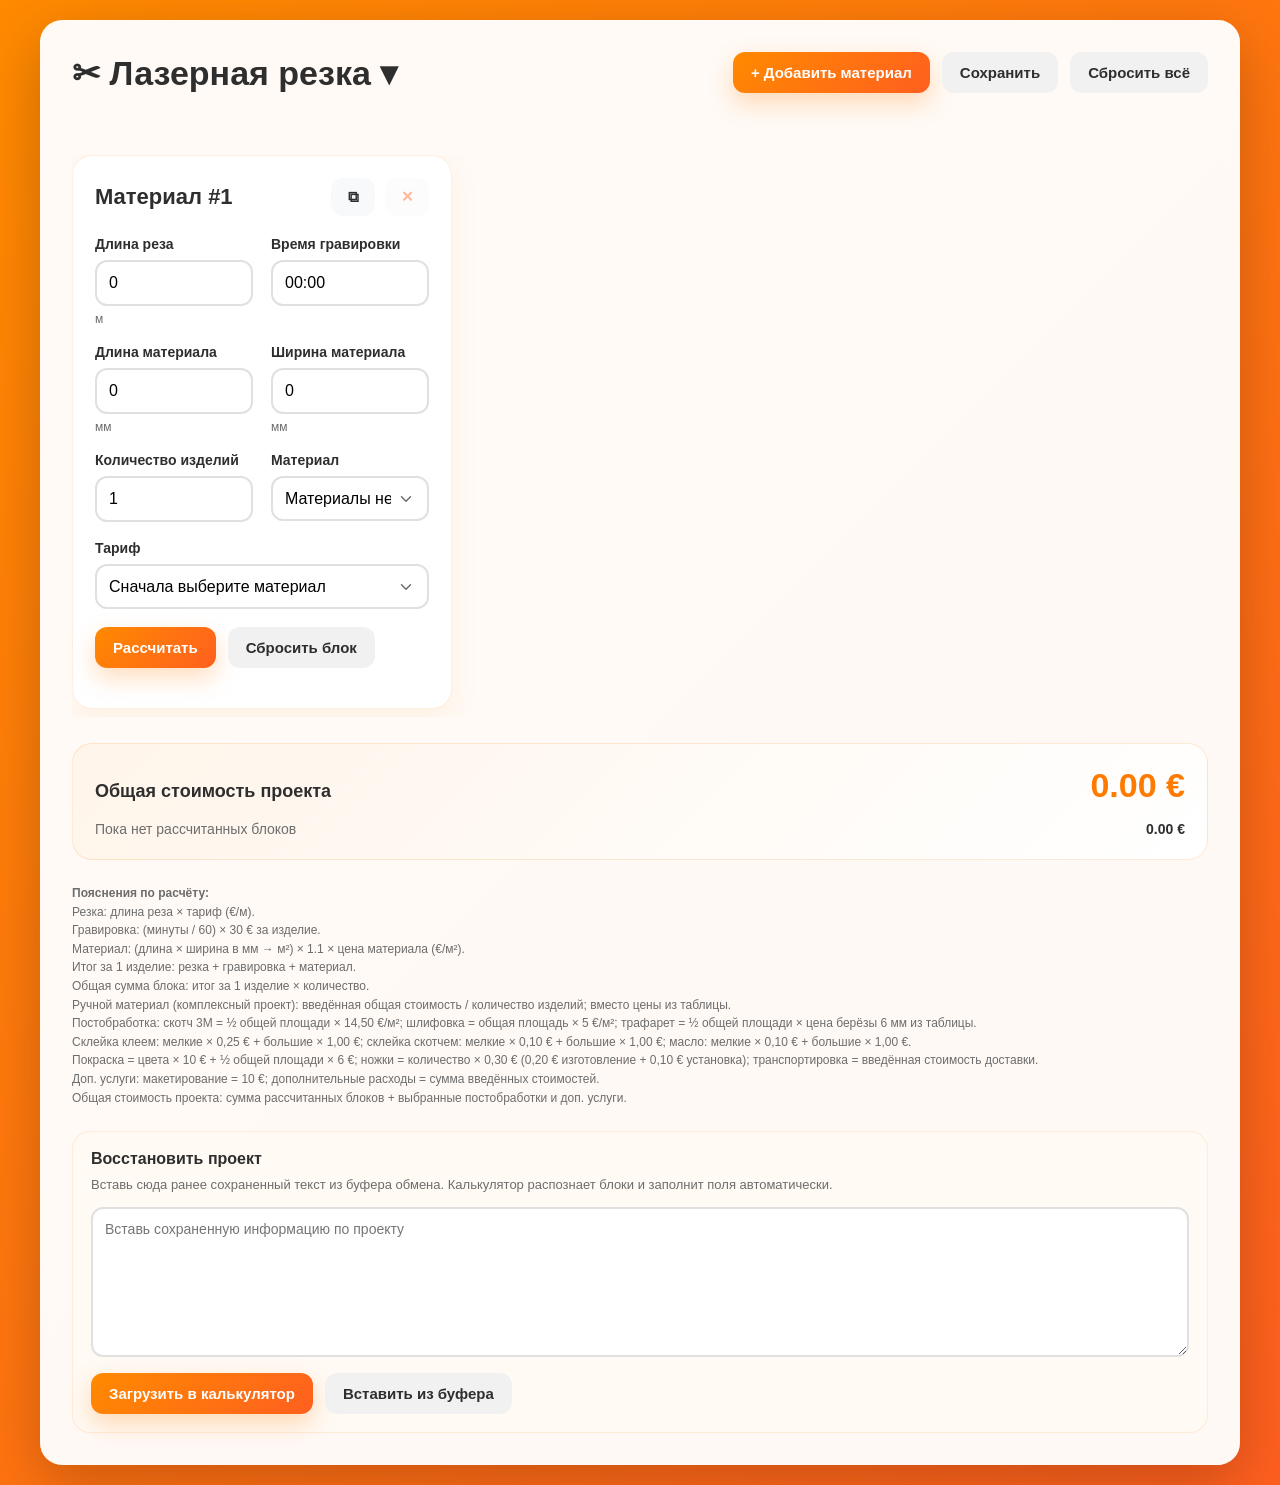
==== commit 0deb778c: "transport" ====
--- a/Laser_cutting_price/index.html
+++ b/Laser_cutting_price/index.html
@@ -64,7 +64,8 @@
         .complex-panel { display:none; margin-top:22px; padding:22px; border-radius:18px; background:#fffaf4; border:1px solid rgba(255,122,0,.16); }
         .complex-panel.show { display:block; }
         .complex-panel h2 { font-size:20px; margin-bottom:14px; }
-        .service-grid { display:grid; grid-template-columns:repeat(auto-fit,minmax(250px,1fr)); gap:14px; }
+        .service-grid { display:grid; grid-template-columns:repeat(3,minmax(0,1fr)); gap:14px; }
+        .service-row { display:grid; grid-template-columns:repeat(3,minmax(0,1fr)); gap:14px; margin-bottom:14px; }
         .service-card { background:white; border:1px solid var(--line); border-radius:14px; padding:14px; }
         .check-label { display:flex!important; align-items:center; gap:9px; margin-bottom:10px!important; }
         .check-label input { width:18px; height:18px; accent-color:var(--accent-solid); }
@@ -460,6 +461,7 @@
                 flex-direction: column;
                 align-items: flex-start;
             }
+            .service-row, .service-grid { grid-template-columns:1fr; }
         }
     </style>
 </head>
@@ -485,13 +487,20 @@
         <div class="top-status" id="actionStatus"></div>
         <section class="complex-panel" id="complexPanel">
             <h2>Постобработка</h2>
-            <div class="service-grid">
+            <div class="service-row">
+                <div class="service-card"><label class="check-label"><input type="checkbox" data-service="gluing">Склейка клеем</label><div class="service-fields" data-fields="gluing"><div class="input-row"><div class="input-group"><label>Мелкие элементы</label><input type="number" min="0" data-value="glueSmall" value="0"></div><div class="input-group"><label>Большие элементы</label><input type="number" min="0" data-value="glueLarge" value="0"></div></div></div></div>
+                <div class="service-card"><label class="check-label"><input type="checkbox" data-service="sanding">Шлифовка</label><div class="inline-note">Площадь × 5,00 €/м² · <span data-cost="sanding">0.00</span> €</div></div>
+                <div class="service-card"><label class="check-label"><input type="checkbox" data-service="oil">Покрытие маслом</label><div class="service-fields" data-fields="oil"><div class="input-row"><div class="input-group"><label>Мелкие элементы</label><input type="number" min="0" data-value="oilSmall" value="0"></div><div class="input-group"><label>Большие элементы</label><input type="number" min="0" data-value="oilLarge" value="0"></div></div></div></div>
+            </div>
+            <div class="service-row">
                 <div class="service-card"><label class="check-label"><input type="checkbox" data-service="tape">Скотч 3M</label><div class="inline-note">Половина площади × 14,50 €/м² · <span data-cost="tape">0.00</span> €</div></div>
-                <div class="service-card"><label class="check-label"><input type="checkbox" data-service="sanding">Шлифовка</label><div class="inline-note">Площадь × 5,00 €/м² · <span data-cost="sanding">0.00</span> €</div></div>
-                <div class="service-card"><label class="check-label"><input type="checkbox" data-service="gluing">Склейка</label><div class="service-fields" data-fields="gluing"><div class="input-row"><div class="input-group"><label>Мелкие элементы</label><input type="number" min="0" data-value="glueSmall" value="0"></div><div class="input-group"><label>Большие элементы</label><input type="number" min="0" data-value="glueLarge" value="0"></div></div></div></div>
+                <div class="service-card"><label class="check-label"><input type="checkbox" data-service="tapeGluing">Склейка скотчем</label><div class="service-fields" data-fields="tapeGluing"><div class="input-row"><div class="input-group"><label>Мелкие элементы</label><input type="number" min="0" data-value="tapeGlueSmall" value="0"></div><div class="input-group"><label>Большие элементы</label><input type="number" min="0" data-value="tapeGlueLarge" value="0"></div></div><div class="inline-note">Мелкие: 0,10 € · большие: 1,00 €</div></div></div>
                 <div class="service-card"><label class="check-label"><input type="checkbox" data-service="painting">Покраска</label><div class="service-fields" data-fields="painting"><div class="input-group"><label>Количество цветов</label><input type="number" min="0" data-value="colors" value="0"></div><div class="inline-note">За площадь (½ площади × 6 €): <span data-cost="paintArea">0.00</span> €</div></div></div>
-                <div class="service-card"><label class="check-label"><input type="checkbox" data-service="oil">Покрытие маслом</label><div class="service-fields" data-fields="oil"><div class="input-row"><div class="input-group"><label>Мелкие элементы</label><input type="number" min="0" data-value="oilSmall" value="0"></div><div class="input-group"><label>Большие элементы</label><input type="number" min="0" data-value="oilLarge" value="0"></div></div></div></div>
-                <div class="service-card"><label class="check-label"><input type="checkbox" data-service="legs">Установка ножек</label><div class="service-fields" data-fields="legs"><div class="input-group"><label>Количество ножек</label><input type="number" min="0" data-value="legsCount" value="0"></div></div></div>
+            </div>
+            <div class="service-row">
+                <div class="service-card"><label class="check-label"><input type="checkbox" data-service="legs">Ножки</label><div class="service-fields" data-fields="legs"><div class="input-group"><label>Количество ножек</label><input type="number" min="0" data-value="legsCount" value="0"></div><div class="inline-note">0,20 € изготовление + 0,10 € установка = 0,30 € за штуку</div></div></div>
+                <div class="service-card"><label class="check-label"><input type="checkbox" data-service="stencil">Трафарет</label><div class="inline-note">½ площади × цена берёзы 6 мм (<span data-cost="stencil">0.00</span> €/м²)</div></div>
+                <div class="service-card"><label class="check-label"><input type="checkbox" data-service="transport">Транспортировка</label><div class="service-fields" data-fields="transport"><div class="input-group"><label>Стоимость доставки, €</label><input type="number" min="0" step="0.01" data-value="transportCost" value="5"></div></div></div>
             </div>
             <h2 style="margin-top:20px">Доп. услуги</h2>
             <div class="service-grid">
@@ -522,7 +531,12 @@
             <br>Материал: (длина × ширина в мм → м²) × 1.1 × цена материала (€/м²).
             <br>Итог за 1 изделие: резка + гравировка + материал.
             <br>Общая сумма блока: итог за 1 изделие × количество.
-            <br>Общая стоимость проекта: сумма всех рассчитанных блоков.
+            <br>Ручной материал (комплексный проект): введённая общая стоимость / количество изделий; вместо цены из таблицы.
+            <br>Постобработка: скотч 3M = ½ общей площади × 14,50 €/м²; шлифовка = общая площадь × 5 €/м²; трафарет = ½ общей площади × цена берёзы 6 мм из таблицы.
+            <br>Склейка клеем: мелкие × 0,25 € + большие × 1,00 €; склейка скотчем: мелкие × 0,10 € + большие × 1,00 €; масло: мелкие × 0,10 € + большие × 1,00 €.
+            <br>Покраска = цвета × 10 € + ½ общей площади × 6 €; ножки = количество × 0,30 € (0,20 € изготовление + 0,10 € установка); транспортировка = введённая стоимость доставки.
+            <br>Доп. услуги: макетирование = 10 €; дополнительные расходы = сумма введённых стоимостей.
+            <br>Общая стоимость проекта: сумма рассчитанных блоков + выбранные постобработки и доп. услуги.
         </div>
 
         <div class="import-panel">
@@ -659,7 +673,8 @@
         let cardsState = [];
         let nextCardId = 1;
         let calculatorMode = 'standard';
-        const serviceState = { tape:false, sanding:false, gluing:false, painting:false, oil:false, legs:false, layout:false, expenses:false, glueSmall:'0', glueLarge:'0', colors:'0', oilSmall:'0', oilLarge:'0', legsCount:'0', expensesList:[{name:'',cost:'0'}] };
+        const serviceDefaults = { tape:false, sanding:false, gluing:false, tapeGluing:false, painting:false, oil:false, legs:false, stencil:false, transport:false, transportCost:'5', layout:false, expenses:false, glueSmall:'0', glueLarge:'0', tapeGlueSmall:'0', tapeGlueLarge:'0', colors:'0', oilSmall:'0', oilLarge:'0', legsCount:'0', expensesList:[{name:'',cost:'0'}] };
+        const serviceState = { ...serviceDefaults };
 
         function normalizeMaterialName(value) {
             return String(value || '')
@@ -887,7 +902,7 @@
                 const parsed = JSON.parse(raw);
                 nextCardId = typeof parsed.nextCardId === 'number' ? parsed.nextCardId : 1;
                 calculatorMode = parsed.calculatorMode === 'complex' ? 'complex' : 'standard';
-                Object.assign(serviceState, parsed.serviceState || {});
+                Object.assign(serviceState, serviceDefaults, parsed.serviceState || {});
                 cardsState = Array.isArray(parsed.cardsState) && parsed.cardsState.length
                     ? parsed.cardsState.slice(0, MAX_CARDS)
                     : [defaultCardData()];
@@ -1567,19 +1582,30 @@
 
         function serviceLineItems(area) {
             const n = key => Math.max(0, parseFloat(serviceState[key]) || 0);
+            const birchPrice = birch6Price();
             const lines = {};
             if (serviceState.tape) lines['Скотч 3M'] = area / 2 * 14.5;
             if (serviceState.sanding) lines['Шлифовка'] = area * 5;
-            if (serviceState.gluing) lines['Склейка'] = n('glueSmall') * .25 + n('glueLarge');
+            if (serviceState.gluing) lines['Склейка клеем'] = n('glueSmall') * .25 + n('glueLarge');
+            if (serviceState.tapeGluing) lines['Склейка скотчем'] = n('tapeGlueSmall') * .1 + n('tapeGlueLarge');
             if (serviceState.painting) lines['Покраска'] = n('colors') * 10 + area / 2 * 6;
             if (serviceState.oil) lines['Покрытие маслом'] = n('oilSmall') * .1 + n('oilLarge');
-            if (serviceState.legs) lines['Установка ножек'] = n('legsCount') * .1;
+            if (serviceState.legs) lines['Ножки'] = n('legsCount') * .3;
+            if (serviceState.stencil) lines['Трафарет'] = area / 2 * birchPrice;
+            if (serviceState.transport) lines['Транспортировка'] = n('transportCost');
             if (serviceState.layout) lines['Макетирование'] = 10;
             if (serviceState.expenses) (serviceState.expensesList || []).forEach((item, index) => {
                 const label = item.name.trim() || `Дополнительный расход ${index + 1}`;
                 lines[label] = (lines[label] || 0) + Math.max(0, parseFloat(item.cost) || 0);
             });
             return lines;
+        }
+        function birch6Price() {
+            const material = Object.values(materialsData).find(item => {
+                const name = normalizeMaterialName(item.name);
+                return name.includes('берез') && name.includes('6');
+            });
+            return material && typeof material.pricePerSqm === 'number' ? material.pricePerSqm : 0;
         }
         function calculateServices(area) { return Object.values(serviceLineItems(area)).reduce((sum, value) => sum + value, 0); }
         function refreshServiceUI() {
@@ -1607,6 +1633,7 @@
             document.querySelector('[data-cost="tape"]').textContent=(area / 2 * 14.5).toFixed(2);
             document.querySelector('[data-cost="sanding"]').textContent=(area * 5).toFixed(2);
             document.querySelector('[data-cost="paintArea"]').textContent=(area / 2 * 6).toFixed(2);
+            document.querySelector('[data-cost="stencil"]').textContent=birch6Price().toFixed(2);
         }
         function setCalculatorMode(mode) {
             calculatorMode = mode;
@@ -1672,7 +1699,8 @@
         function resetAll() {
             cardsState = [defaultCardData()];
             calculatorMode = 'standard';
-            Object.assign(serviceState, { tape:false, sanding:false, gluing:false, painting:false, oil:false, legs:false, layout:false, expenses:false, glueSmall:'0', glueLarge:'0', colors:'0', oilSmall:'0', oilLarge:'0', legsCount:'0', expensesList:[{name:'',cost:'0'}] });
+            Object.assign(serviceState, serviceDefaults);
+            serviceState.expensesList = [{name:'',cost:'0'}];
             localStorage.removeItem(STORAGE_KEY);
             renderCards();
             setCalculatorMode('standard');
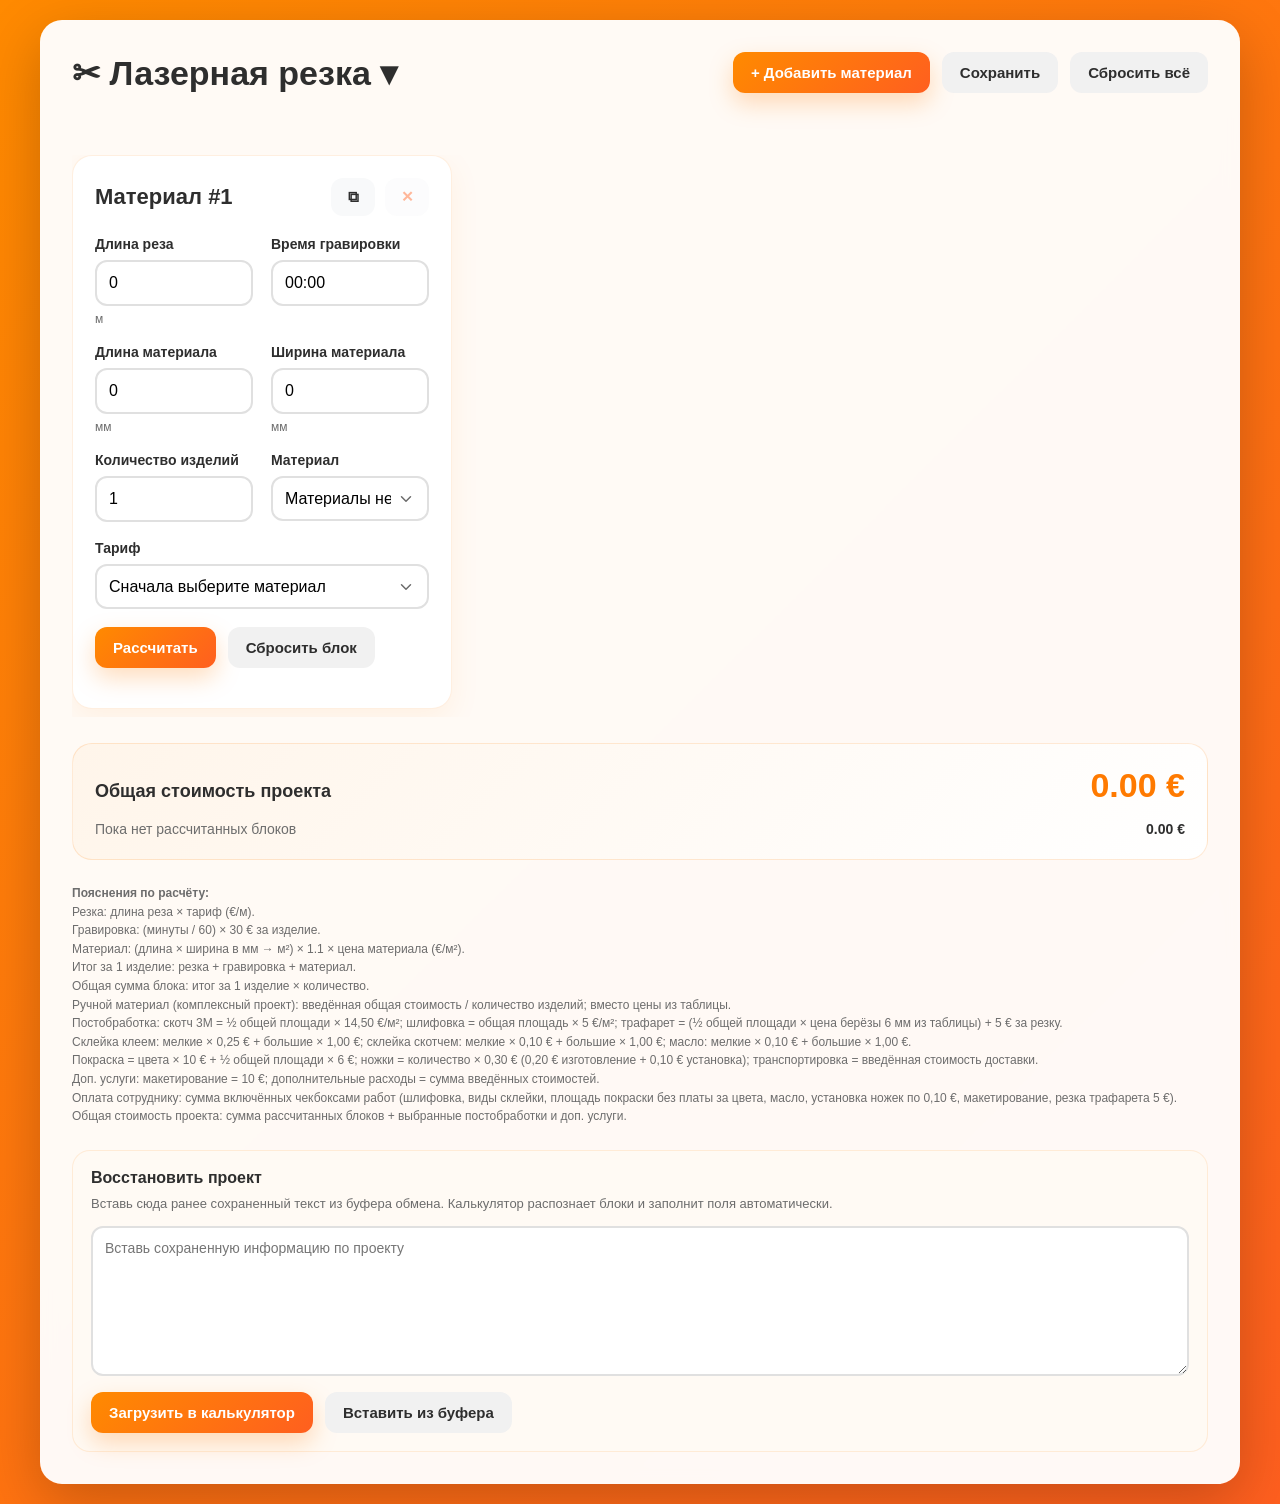
==== commit 63774de4: "oplata sotrudnika" ====
--- a/Laser_cutting_price/index.html
+++ b/Laser_cutting_price/index.html
@@ -75,6 +75,12 @@
         .expense-row { display:grid; grid-template-columns:1fr 130px auto; gap:8px; margin-top:8px; align-items:center; }
         .expense-row button { padding:8px 10px; }
         .inline-note { color:var(--muted); font-size:13px; margin-top:8px; }
+        .employee-pay { margin-top:18px; padding-top:16px; border-top:1px solid var(--line); }
+        .employee-pay-head { display:flex; justify-content:space-between; gap:12px; font-weight:800; font-size:17px; }
+        .employee-pay-list { display:grid; grid-template-columns:repeat(auto-fit,minmax(230px,1fr)); gap:4px 14px; margin-top:10px; }
+        .employee-pay-item { display:flex; justify-content:space-between; align-items:center; gap:8px; color:var(--muted); font-size:13px; }
+        .employee-pay-item label { display:flex; align-items:center; gap:7px; }
+        .employee-pay-item input { accent-color:var(--accent-solid); }
 
         .header-actions {
             display: flex;
@@ -499,7 +505,7 @@
             </div>
             <div class="service-row">
                 <div class="service-card"><label class="check-label"><input type="checkbox" data-service="legs">Ножки</label><div class="service-fields" data-fields="legs"><div class="input-group"><label>Количество ножек</label><input type="number" min="0" data-value="legsCount" value="0"></div><div class="inline-note">0,20 € изготовление + 0,10 € установка = 0,30 € за штуку</div></div></div>
-                <div class="service-card"><label class="check-label"><input type="checkbox" data-service="stencil">Трафарет</label><div class="inline-note">½ площади × цена берёзы 6 мм (<span data-cost="stencil">0.00</span> €/м²)</div></div>
+                <div class="service-card"><label class="check-label"><input type="checkbox" data-service="stencil">Трафарет</label><div class="inline-note">½ площади × цена берёзы 6 мм (<span data-cost="stencil">0.00</span> €/м²) + 5,00 € за резку</div></div>
                 <div class="service-card"><label class="check-label"><input type="checkbox" data-service="transport">Транспортировка</label><div class="service-fields" data-fields="transport"><div class="input-group"><label>Стоимость доставки, €</label><input type="number" min="0" step="0.01" data-value="transportCost" value="5"></div></div></div>
             </div>
             <h2 style="margin-top:20px">Доп. услуги</h2>
@@ -522,6 +528,11 @@
                     <span class="overall-item-value">0.00 €</span>
                 </div>
             </div>
+            <div class="employee-pay" id="employeePayPanel" style="display:none">
+                <div class="employee-pay-head"><span>Оплата работы сотруднику</span><span><span id="employeePayTotal">0.00</span> €</span></div>
+                <div class="inline-note">Отметь работы, выполненные сотрудником. Расчёт оплаты не меняет стоимость проекта для клиента.</div>
+                <div class="employee-pay-list" id="employeePayList"></div>
+            </div>
         </div>
 
         <div class="notice">
@@ -532,10 +543,11 @@
             <br>Итог за 1 изделие: резка + гравировка + материал.
             <br>Общая сумма блока: итог за 1 изделие × количество.
             <br>Ручной материал (комплексный проект): введённая общая стоимость / количество изделий; вместо цены из таблицы.
-            <br>Постобработка: скотч 3M = ½ общей площади × 14,50 €/м²; шлифовка = общая площадь × 5 €/м²; трафарет = ½ общей площади × цена берёзы 6 мм из таблицы.
+            <br>Постобработка: скотч 3M = ½ общей площади × 14,50 €/м²; шлифовка = общая площадь × 5 €/м²; трафарет = (½ общей площади × цена берёзы 6 мм из таблицы) + 5 € за резку.
             <br>Склейка клеем: мелкие × 0,25 € + большие × 1,00 €; склейка скотчем: мелкие × 0,10 € + большие × 1,00 €; масло: мелкие × 0,10 € + большие × 1,00 €.
             <br>Покраска = цвета × 10 € + ½ общей площади × 6 €; ножки = количество × 0,30 € (0,20 € изготовление + 0,10 € установка); транспортировка = введённая стоимость доставки.
             <br>Доп. услуги: макетирование = 10 €; дополнительные расходы = сумма введённых стоимостей.
+            <br>Оплата сотруднику: сумма включённых чекбоксами работ (шлифовка, виды склейки, площадь покраски без платы за цвета, масло, установка ножек по 0,10 €, макетирование, резка трафарета 5 €).
             <br>Общая стоимость проекта: сумма рассчитанных блоков + выбранные постобработки и доп. услуги.
         </div>
 
@@ -675,6 +687,8 @@
         let calculatorMode = 'standard';
         const serviceDefaults = { tape:false, sanding:false, gluing:false, tapeGluing:false, painting:false, oil:false, legs:false, stencil:false, transport:false, transportCost:'5', layout:false, expenses:false, glueSmall:'0', glueLarge:'0', tapeGlueSmall:'0', tapeGlueLarge:'0', colors:'0', oilSmall:'0', oilLarge:'0', legsCount:'0', expensesList:[{name:'',cost:'0'}] };
         const serviceState = { ...serviceDefaults };
+        const employeeTaskDefaults = { sanding:true, gluing:true, tapeGluing:true, painting:true, oil:true, legs:true, layout:true, stencil:true };
+        let employeeTaskState = { ...employeeTaskDefaults };
 
         function normalizeMaterialName(value) {
             return String(value || '')
@@ -887,7 +901,8 @@
                 nextCardId,
                 cardsState,
                 calculatorMode,
-                serviceState
+                serviceState,
+                employeeTaskState
             }));
         }
 
@@ -903,6 +918,7 @@
                 nextCardId = typeof parsed.nextCardId === 'number' ? parsed.nextCardId : 1;
                 calculatorMode = parsed.calculatorMode === 'complex' ? 'complex' : 'standard';
                 Object.assign(serviceState, serviceDefaults, parsed.serviceState || {});
+                employeeTaskState = { ...employeeTaskDefaults, ...(parsed.employeeTaskState || {}) };
                 cardsState = Array.isArray(parsed.cardsState) && parsed.cardsState.length
                     ? parsed.cardsState.slice(0, MAX_CARDS)
                     : [defaultCardData()];
@@ -1190,18 +1206,6 @@
             const overallList = document.getElementById('overallList');
             const overallTotalPrice = document.getElementById('overallTotalPrice');
             const calculatedCards = cardsState.filter(card => card.result);
-
-            if (calculatedCards.length === 0) {
-                overallTotalPrice.textContent = '0.00';
-                overallList.innerHTML = `
-                    <div class="overall-item">
-                        <span class="overall-item-label">Пока нет рассчитанных блоков</span>
-                        <span class="overall-item-value">0.00 €</span>
-                    </div>
-                `;
-                return;
-            }
-
             const baseTotal = calculatedCards.reduce((sum, card) => sum + card.result.totalPrice, 0);
             const projectArea = calculatedCards.reduce((sum, card) => sum + card.result.areaTotal, 0);
             const serviceTotal = calculatorMode === 'complex' ? calculateServices(projectArea) : 0;
@@ -1209,6 +1213,11 @@
             overallTotalPrice.textContent = total.toFixed(2);
 
             overallList.innerHTML = '';
+            if (calculatedCards.length === 0) {
+                const row = document.createElement('div'); row.className='overall-item';
+                row.innerHTML='<span class="overall-item-label">Пока нет рассчитанных блоков</span><span class="overall-item-value">0.00 €</span>';
+                overallList.appendChild(row);
+            }
             calculatedCards.forEach((card, index) => {
                 const row = document.createElement('div');
                 row.className = 'overall-item';
@@ -1224,6 +1233,25 @@
                     row.append(name, amount); overallList.appendChild(row);
                 });
             }
+            const employeePanel = document.getElementById('employeePayPanel');
+            employeePanel.style.display = calculatorMode === 'complex' ? 'block' : 'none';
+            const employeeLines = calculatorMode === 'complex' ? employeePayLineItems(projectArea) : {};
+            const employeeList = document.getElementById('employeePayList');
+            employeeList.innerHTML = '';
+            let employeeTotal = 0;
+            Object.entries(employeeLines).forEach(([key, item]) => {
+                const included = employeeTaskState[key] !== false;
+                if (included) employeeTotal += item.amount;
+                const row = document.createElement('div'); row.className='employee-pay-item';
+                const label = document.createElement('label');
+                const checkbox = document.createElement('input'); checkbox.type='checkbox'; checkbox.checked=included;
+                checkbox.addEventListener('change', () => { employeeTaskState[key]=checkbox.checked; updateOverallSummary(); saveState(); });
+                const text = document.createElement('span'); text.textContent=item.label;
+                label.append(checkbox,text);
+                const value = document.createElement('span'); value.textContent=`${item.amount.toFixed(2)} €`;
+                row.append(label,value); employeeList.appendChild(row);
+            });
+            document.getElementById('employeePayTotal').textContent=employeeTotal.toFixed(2);
         }
 
         function formatFieldValue(value, fallback = 'Не указано') {
@@ -1279,6 +1307,25 @@
             Object.entries(serviceLines).forEach(([label, value]) => lines.push(`${label}: ${value.toFixed(2)} €`));
             const total = baseTotal + Object.values(serviceLines).reduce((sum, value) => sum + value, 0);
             lines.push(`Общая стоимость проекта: ${total.toFixed(2)} €`);
+            if (calculatorMode === 'complex') {
+                const payrollItems = employeePayLineItems(projectArea);
+                const payroll = Object.entries(payrollItems).reduce((sum, [key, item]) => sum + (employeeTaskState[key] !== false ? item.amount : 0), 0);
+                lines.push(`Оплата работы сотруднику: ${payroll.toFixed(2)} €`);
+                lines.push(`Работы сотрудника: ${Object.entries(payrollItems).map(([key, item]) => `${item.label} — ${employeeTaskState[key] !== false ? 'включено' : 'исключено'}`).join('; ')}`);
+            }
+            const snapshot = {
+                version: 1,
+                calculatorMode,
+                serviceState,
+                employeeTaskState,
+                cards: cardsState.map(card => ({
+                    title: card.title, length: card.length, engraveTime: card.engraveTime,
+                    materialLength: card.materialLength, materialWidth: card.materialWidth,
+                    quantity: card.quantity, material: card.material, tariff: card.tariff,
+                    manualMaterial: Boolean(card.manualMaterial), manualMaterialCost: card.manualMaterialCost || '0'
+                }))
+            };
+            lines.push(`КАЛЬКУЛЯТОР_STATE_V1:${JSON.stringify(snapshot)}`);
 
             return lines.join('\n').trim();
         }
@@ -1309,7 +1356,13 @@
                 throw new Error('Нет текста для загрузки');
             }
 
-            const lines = normalizedText.split('\n').map(line => line.trim());
+            const snapshotLine = normalizedText.split('\n').find(line => line.trim().startsWith('КАЛЬКУЛЯТОР_STATE_V1:'));
+            let snapshot = null;
+            if (snapshotLine) {
+                try { snapshot = JSON.parse(snapshotLine.trim().slice('КАЛЬКУЛЯТОР_STATE_V1:'.length)); }
+                catch (error) { throw new Error('Не удалось прочитать сохранённые настройки проекта'); }
+            }
+            const lines = normalizedText.split('\n').map(line => line.trim()).filter(line => !line.startsWith('КАЛЬКУЛЯТОР_STATE_V1:'));
             const blocks = [];
             let currentBlock = null;
 
@@ -1362,17 +1415,20 @@
                 blocks.push(currentBlock);
             }
 
-            return blocks
+            const parsedBlocks = blocks
                 .slice(0, MAX_CARDS)
                 .filter(block => block.title || block.materialName || block.length || block.quantity);
-        }
-
-        function applyImportedBlocks(blocks) {
+            return { blocks: parsedBlocks, snapshot };
+        }
+
+        function applyImportedProject(imported) {
+            const blocks = imported.blocks;
             if (!blocks.length) {
                 throw new Error('Не удалось распознать блоки в тексте');
             }
 
-            cardsState = blocks.map(block => {
+            const savedCards = Array.isArray(imported.snapshot?.cards) ? imported.snapshot.cards : [];
+            cardsState = blocks.map((block, index) => {
                 const card = defaultCardData();
                 card.title = block.title || '';
                 card.length = block.length || '0';
@@ -1382,9 +1438,25 @@
                 card.quantity = block.quantity || '1';
                 card.material = findMaterialKeyByName(block.materialName);
                 card.tariff = card.material ? findTariffIndexByLabel(card.material, block.tariffLabel) : '';
+                Object.assign(card, savedCards[index] || {});
+                card.id = card.id || nextCardId++;
                 card.result = null;
                 return card;
             });
+
+            if (imported.snapshot) {
+                calculatorMode = imported.snapshot.calculatorMode === 'complex' ? 'complex' : 'standard';
+                Object.assign(serviceState, serviceDefaults, imported.snapshot.serviceState || {});
+                employeeTaskState = { ...employeeTaskDefaults, ...(imported.snapshot.employeeTaskState || {}) };
+                serviceState.expensesList = Array.isArray(imported.snapshot.serviceState?.expensesList)
+                    ? imported.snapshot.serviceState.expensesList.map(item => ({ name: String(item.name || ''), cost: String(item.cost ?? '0') }))
+                    : [{name:'', cost:'0'}];
+            } else {
+                calculatorMode = 'standard';
+                Object.assign(serviceState, serviceDefaults);
+                employeeTaskState = { ...employeeTaskDefaults };
+                serviceState.expensesList = [{name:'', cost:'0'}];
+            }
 
             renderCards();
 
@@ -1398,9 +1470,10 @@
         async function importProjectFromTextarea() {
             const textarea = document.getElementById('importTextarea');
             try {
-                const blocks = parseProjectSummaryText(textarea.value);
-                applyImportedBlocks(blocks);
-                setActionStatus(`Проект загружен. Блоков: ${blocks.length}`);
+                const imported = parseProjectSummaryText(textarea.value);
+                applyImportedProject(imported);
+                setCalculatorMode(calculatorMode);
+                setActionStatus(`Проект загружен. Блоков: ${imported.blocks.length}`);
             } catch (error) {
                 setActionStatus(error.message || 'Не удалось загрузить проект', true);
             }
@@ -1591,7 +1664,7 @@
             if (serviceState.painting) lines['Покраска'] = n('colors') * 10 + area / 2 * 6;
             if (serviceState.oil) lines['Покрытие маслом'] = n('oilSmall') * .1 + n('oilLarge');
             if (serviceState.legs) lines['Ножки'] = n('legsCount') * .3;
-            if (serviceState.stencil) lines['Трафарет'] = area / 2 * birchPrice;
+            if (serviceState.stencil) lines['Трафарет'] = area / 2 * birchPrice + 5;
             if (serviceState.transport) lines['Транспортировка'] = n('transportCost');
             if (serviceState.layout) lines['Макетирование'] = 10;
             if (serviceState.expenses) (serviceState.expensesList || []).forEach((item, index) => {
@@ -1608,6 +1681,19 @@
             return material && typeof material.pricePerSqm === 'number' ? material.pricePerSqm : 0;
         }
         function calculateServices(area) { return Object.values(serviceLineItems(area)).reduce((sum, value) => sum + value, 0); }
+        function employeePayLineItems(area) {
+            const n = key => Math.max(0, parseFloat(serviceState[key]) || 0);
+            return {
+                sanding: { label:'Шлифовка', amount:serviceState.sanding ? area * 5 : 0 },
+                gluing: { label:'Склейка клеем', amount:serviceState.gluing ? n('glueSmall') * .25 + n('glueLarge') : 0 },
+                tapeGluing: { label:'Склейка скотчем', amount:serviceState.tapeGluing ? n('tapeGlueSmall') * .1 + n('tapeGlueLarge') : 0 },
+                painting: { label:'Покраска — работа (без оплаты за цвета)', amount:serviceState.painting ? area / 2 * 6 : 0 },
+                oil: { label:'Покрытие маслом', amount:serviceState.oil ? n('oilSmall') * .1 + n('oilLarge') : 0 },
+                legs: { label:'Установка ножек', amount:serviceState.legs ? n('legsCount') * .1 : 0 },
+                layout: { label:'Макетирование', amount:serviceState.layout ? 10 : 0 },
+                stencil: { label:'Работа по резке трафарета', amount:serviceState.stencil ? 5 : 0 }
+            };
+        }
         function refreshServiceUI() {
             document.querySelectorAll('[data-service]').forEach(input => {
                 input.checked = Boolean(serviceState[input.dataset.service]);
@@ -1701,6 +1787,7 @@
             calculatorMode = 'standard';
             Object.assign(serviceState, serviceDefaults);
             serviceState.expensesList = [{name:'',cost:'0'}];
+            employeeTaskState = { ...employeeTaskDefaults };
             localStorage.removeItem(STORAGE_KEY);
             renderCards();
             setCalculatorMode('standard');
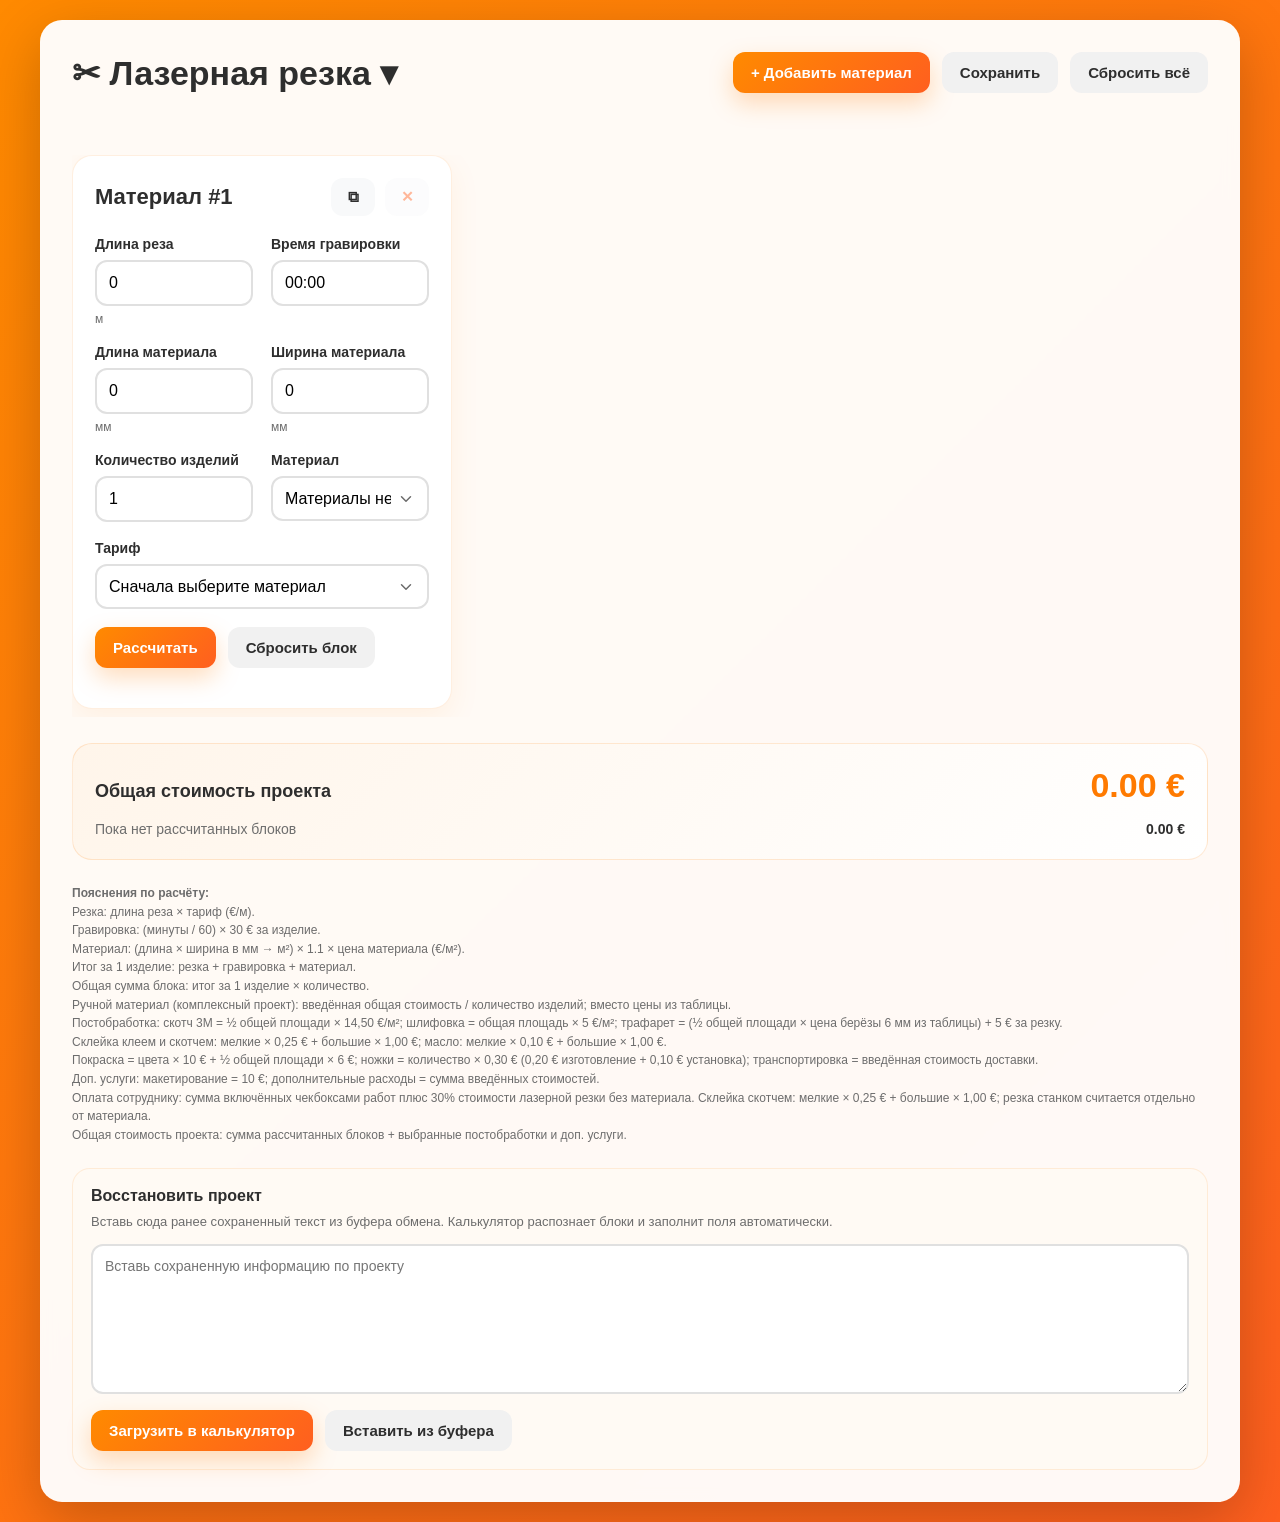
==== commit 60f88a48: "30%" ====
--- a/Laser_cutting_price/index.html
+++ b/Laser_cutting_price/index.html
@@ -500,7 +500,7 @@
             </div>
             <div class="service-row">
                 <div class="service-card"><label class="check-label"><input type="checkbox" data-service="tape">Скотч 3M</label><div class="inline-note">Половина площади × 14,50 €/м² · <span data-cost="tape">0.00</span> €</div></div>
-                <div class="service-card"><label class="check-label"><input type="checkbox" data-service="tapeGluing">Склейка скотчем</label><div class="service-fields" data-fields="tapeGluing"><div class="input-row"><div class="input-group"><label>Мелкие элементы</label><input type="number" min="0" data-value="tapeGlueSmall" value="0"></div><div class="input-group"><label>Большие элементы</label><input type="number" min="0" data-value="tapeGlueLarge" value="0"></div></div><div class="inline-note">Мелкие: 0,10 € · большие: 1,00 €</div></div></div>
+                <div class="service-card"><label class="check-label"><input type="checkbox" data-service="tapeGluing">Склейка скотчем</label><div class="service-fields" data-fields="tapeGluing"><div class="input-row"><div class="input-group"><label>Мелкие элементы</label><input type="number" min="0" data-value="tapeGlueSmall" value="0"></div><div class="input-group"><label>Большие элементы</label><input type="number" min="0" data-value="tapeGlueLarge" value="0"></div></div><div class="inline-note">Мелкие: 0,25 € · большие: 1,00 €</div></div></div>
                 <div class="service-card"><label class="check-label"><input type="checkbox" data-service="painting">Покраска</label><div class="service-fields" data-fields="painting"><div class="input-group"><label>Количество цветов</label><input type="number" min="0" data-value="colors" value="0"></div><div class="inline-note">За площадь (½ площади × 6 €): <span data-cost="paintArea">0.00</span> €</div></div></div>
             </div>
             <div class="service-row">
@@ -544,10 +544,10 @@
             <br>Общая сумма блока: итог за 1 изделие × количество.
             <br>Ручной материал (комплексный проект): введённая общая стоимость / количество изделий; вместо цены из таблицы.
             <br>Постобработка: скотч 3M = ½ общей площади × 14,50 €/м²; шлифовка = общая площадь × 5 €/м²; трафарет = (½ общей площади × цена берёзы 6 мм из таблицы) + 5 € за резку.
-            <br>Склейка клеем: мелкие × 0,25 € + большие × 1,00 €; склейка скотчем: мелкие × 0,10 € + большие × 1,00 €; масло: мелкие × 0,10 € + большие × 1,00 €.
+            <br>Склейка клеем и скотчем: мелкие × 0,25 € + большие × 1,00 €; масло: мелкие × 0,10 € + большие × 1,00 €.
             <br>Покраска = цвета × 10 € + ½ общей площади × 6 €; ножки = количество × 0,30 € (0,20 € изготовление + 0,10 € установка); транспортировка = введённая стоимость доставки.
             <br>Доп. услуги: макетирование = 10 €; дополнительные расходы = сумма введённых стоимостей.
-            <br>Оплата сотруднику: сумма включённых чекбоксами работ (шлифовка, виды склейки, площадь покраски без платы за цвета, масло, установка ножек по 0,10 €, макетирование, резка трафарета 5 €).
+            <br>Оплата сотруднику: сумма включённых чекбоксами работ плюс 30% стоимости лазерной резки без материала. Склейка скотчем: мелкие × 0,25 € + большие × 1,00 €; резка станком считается отдельно от материала.
             <br>Общая стоимость проекта: сумма рассчитанных блоков + выбранные постобработки и доп. услуги.
         </div>
 
@@ -687,7 +687,7 @@
         let calculatorMode = 'standard';
         const serviceDefaults = { tape:false, sanding:false, gluing:false, tapeGluing:false, painting:false, oil:false, legs:false, stencil:false, transport:false, transportCost:'5', layout:false, expenses:false, glueSmall:'0', glueLarge:'0', tapeGlueSmall:'0', tapeGlueLarge:'0', colors:'0', oilSmall:'0', oilLarge:'0', legsCount:'0', expensesList:[{name:'',cost:'0'}] };
         const serviceState = { ...serviceDefaults };
-        const employeeTaskDefaults = { sanding:true, gluing:true, tapeGluing:true, painting:true, oil:true, legs:true, layout:true, stencil:true };
+        const employeeTaskDefaults = { machineCutting:true, sanding:true, gluing:true, tapeGluing:true, painting:true, oil:true, legs:true, layout:true, stencil:true };
         let employeeTaskState = { ...employeeTaskDefaults };
 
         function normalizeMaterialName(value) {
@@ -1235,7 +1235,8 @@
             }
             const employeePanel = document.getElementById('employeePayPanel');
             employeePanel.style.display = calculatorMode === 'complex' ? 'block' : 'none';
-            const employeeLines = calculatorMode === 'complex' ? employeePayLineItems(projectArea) : {};
+            const cuttingTotal = calculatedCards.reduce((sum, card) => sum + card.result.cuttingTotal, 0);
+            const employeeLines = calculatorMode === 'complex' ? employeePayLineItems(projectArea, cuttingTotal) : {};
             const employeeList = document.getElementById('employeePayList');
             employeeList.innerHTML = '';
             let employeeTotal = 0;
@@ -1308,7 +1309,8 @@
             const total = baseTotal + Object.values(serviceLines).reduce((sum, value) => sum + value, 0);
             lines.push(`Общая стоимость проекта: ${total.toFixed(2)} €`);
             if (calculatorMode === 'complex') {
-                const payrollItems = employeePayLineItems(projectArea);
+                const cuttingTotal = cardsState.reduce((sum, card) => sum + (card.result ? card.result.cuttingTotal : 0), 0);
+                const payrollItems = employeePayLineItems(projectArea, cuttingTotal);
                 const payroll = Object.entries(payrollItems).reduce((sum, [key, item]) => sum + (employeeTaskState[key] !== false ? item.amount : 0), 0);
                 lines.push(`Оплата работы сотруднику: ${payroll.toFixed(2)} €`);
                 lines.push(`Работы сотрудника: ${Object.entries(payrollItems).map(([key, item]) => `${item.label} — ${employeeTaskState[key] !== false ? 'включено' : 'исключено'}`).join('; ')}`);
@@ -1660,7 +1662,7 @@
             if (serviceState.tape) lines['Скотч 3M'] = area / 2 * 14.5;
             if (serviceState.sanding) lines['Шлифовка'] = area * 5;
             if (serviceState.gluing) lines['Склейка клеем'] = n('glueSmall') * .25 + n('glueLarge');
-            if (serviceState.tapeGluing) lines['Склейка скотчем'] = n('tapeGlueSmall') * .1 + n('tapeGlueLarge');
+            if (serviceState.tapeGluing) lines['Склейка скотчем'] = n('tapeGlueSmall') * .25 + n('tapeGlueLarge');
             if (serviceState.painting) lines['Покраска'] = n('colors') * 10 + area / 2 * 6;
             if (serviceState.oil) lines['Покрытие маслом'] = n('oilSmall') * .1 + n('oilLarge');
             if (serviceState.legs) lines['Ножки'] = n('legsCount') * .3;
@@ -1681,12 +1683,13 @@
             return material && typeof material.pricePerSqm === 'number' ? material.pricePerSqm : 0;
         }
         function calculateServices(area) { return Object.values(serviceLineItems(area)).reduce((sum, value) => sum + value, 0); }
-        function employeePayLineItems(area) {
+        function employeePayLineItems(area, cuttingTotal = 0) {
             const n = key => Math.max(0, parseFloat(serviceState[key]) || 0);
             return {
+                machineCutting: { label:'Резка на станке (30%)', amount:Math.max(0, cuttingTotal) * .3 },
                 sanding: { label:'Шлифовка', amount:serviceState.sanding ? area * 5 : 0 },
                 gluing: { label:'Склейка клеем', amount:serviceState.gluing ? n('glueSmall') * .25 + n('glueLarge') : 0 },
-                tapeGluing: { label:'Склейка скотчем', amount:serviceState.tapeGluing ? n('tapeGlueSmall') * .1 + n('tapeGlueLarge') : 0 },
+                tapeGluing: { label:'Склейка скотчем', amount:serviceState.tapeGluing ? n('tapeGlueSmall') * .25 + n('tapeGlueLarge') : 0 },
                 painting: { label:'Покраска — работа (без оплаты за цвета)', amount:serviceState.painting ? area / 2 * 6 : 0 },
                 oil: { label:'Покрытие маслом', amount:serviceState.oil ? n('oilSmall') * .1 + n('oilLarge') : 0 },
                 legs: { label:'Установка ножек', amount:serviceState.legs ? n('legsCount') * .1 : 0 },
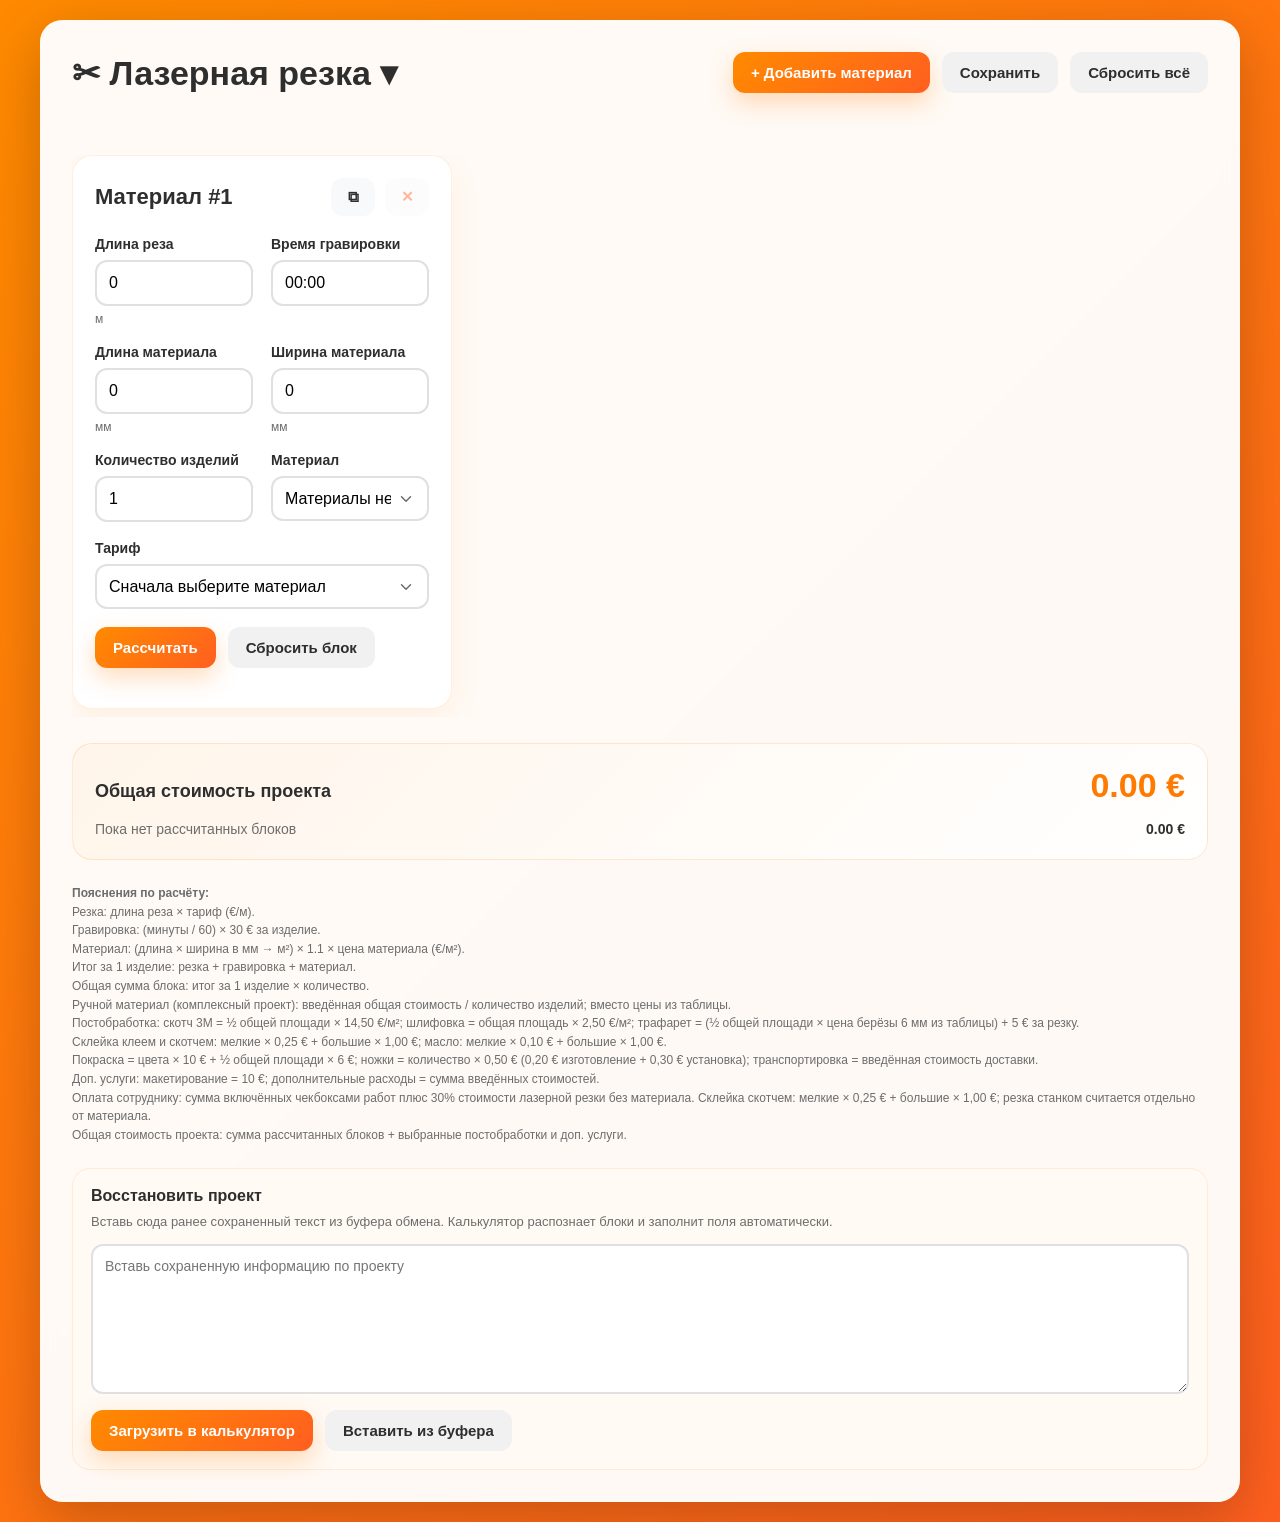
==== commit 04a5b3a4: "2.5" ====
--- a/Laser_cutting_price/index.html
+++ b/Laser_cutting_price/index.html
@@ -495,7 +495,7 @@
             <h2>Постобработка</h2>
             <div class="service-row">
                 <div class="service-card"><label class="check-label"><input type="checkbox" data-service="gluing">Склейка клеем</label><div class="service-fields" data-fields="gluing"><div class="input-row"><div class="input-group"><label>Мелкие элементы</label><input type="number" min="0" data-value="glueSmall" value="0"></div><div class="input-group"><label>Большие элементы</label><input type="number" min="0" data-value="glueLarge" value="0"></div></div></div></div>
-                <div class="service-card"><label class="check-label"><input type="checkbox" data-service="sanding">Шлифовка</label><div class="inline-note">Площадь × 5,00 €/м² · <span data-cost="sanding">0.00</span> €</div></div>
+                <div class="service-card"><label class="check-label"><input type="checkbox" data-service="sanding">Шлифовка</label><div class="inline-note">Площадь × 2,50 €/м² · <span data-cost="sanding">0.00</span> €</div></div>
                 <div class="service-card"><label class="check-label"><input type="checkbox" data-service="oil">Покрытие маслом</label><div class="service-fields" data-fields="oil"><div class="input-row"><div class="input-group"><label>Мелкие элементы</label><input type="number" min="0" data-value="oilSmall" value="0"></div><div class="input-group"><label>Большие элементы</label><input type="number" min="0" data-value="oilLarge" value="0"></div></div></div></div>
             </div>
             <div class="service-row">
@@ -504,7 +504,7 @@
                 <div class="service-card"><label class="check-label"><input type="checkbox" data-service="painting">Покраска</label><div class="service-fields" data-fields="painting"><div class="input-group"><label>Количество цветов</label><input type="number" min="0" data-value="colors" value="0"></div><div class="inline-note">За площадь (½ площади × 6 €): <span data-cost="paintArea">0.00</span> €</div></div></div>
             </div>
             <div class="service-row">
-                <div class="service-card"><label class="check-label"><input type="checkbox" data-service="legs">Ножки</label><div class="service-fields" data-fields="legs"><div class="input-group"><label>Количество ножек</label><input type="number" min="0" data-value="legsCount" value="0"></div><div class="inline-note">0,20 € изготовление + 0,10 € установка = 0,30 € за штуку</div></div></div>
+                <div class="service-card"><label class="check-label"><input type="checkbox" data-service="legs">Ножки</label><div class="service-fields" data-fields="legs"><div class="input-group"><label>Количество ножек</label><input type="number" min="0" data-value="legsCount" value="0"></div><div class="inline-note">0,20 € изготовление + 0,30 € установка = 0,50 € за штуку</div></div></div>
                 <div class="service-card"><label class="check-label"><input type="checkbox" data-service="stencil">Трафарет</label><div class="inline-note">½ площади × цена берёзы 6 мм (<span data-cost="stencil">0.00</span> €/м²) + 5,00 € за резку</div></div>
                 <div class="service-card"><label class="check-label"><input type="checkbox" data-service="transport">Транспортировка</label><div class="service-fields" data-fields="transport"><div class="input-group"><label>Стоимость доставки, €</label><input type="number" min="0" step="0.01" data-value="transportCost" value="5"></div></div></div>
             </div>
@@ -543,9 +543,9 @@
             <br>Итог за 1 изделие: резка + гравировка + материал.
             <br>Общая сумма блока: итог за 1 изделие × количество.
             <br>Ручной материал (комплексный проект): введённая общая стоимость / количество изделий; вместо цены из таблицы.
-            <br>Постобработка: скотч 3M = ½ общей площади × 14,50 €/м²; шлифовка = общая площадь × 5 €/м²; трафарет = (½ общей площади × цена берёзы 6 мм из таблицы) + 5 € за резку.
+            <br>Постобработка: скотч 3M = ½ общей площади × 14,50 €/м²; шлифовка = общая площадь × 2,50 €/м²; трафарет = (½ общей площади × цена берёзы 6 мм из таблицы) + 5 € за резку.
             <br>Склейка клеем и скотчем: мелкие × 0,25 € + большие × 1,00 €; масло: мелкие × 0,10 € + большие × 1,00 €.
-            <br>Покраска = цвета × 10 € + ½ общей площади × 6 €; ножки = количество × 0,30 € (0,20 € изготовление + 0,10 € установка); транспортировка = введённая стоимость доставки.
+            <br>Покраска = цвета × 10 € + ½ общей площади × 6 €; ножки = количество × 0,50 € (0,20 € изготовление + 0,30 € установка); транспортировка = введённая стоимость доставки.
             <br>Доп. услуги: макетирование = 10 €; дополнительные расходы = сумма введённых стоимостей.
             <br>Оплата сотруднику: сумма включённых чекбоксами работ плюс 30% стоимости лазерной резки без материала. Склейка скотчем: мелкие × 0,25 € + большие × 1,00 €; резка станком считается отдельно от материала.
             <br>Общая стоимость проекта: сумма рассчитанных блоков + выбранные постобработки и доп. услуги.
@@ -1660,7 +1660,7 @@
             const birchPrice = birch6Price();
             const lines = {};
             if (serviceState.tape) lines['Скотч 3M'] = area / 2 * 14.5;
-            if (serviceState.sanding) lines['Шлифовка'] = area * 5;
+            if (serviceState.sanding) lines['Шлифовка'] = area * 2.5;
             if (serviceState.gluing) lines['Склейка клеем'] = n('glueSmall') * .25 + n('glueLarge');
             if (serviceState.tapeGluing) lines['Склейка скотчем'] = n('tapeGlueSmall') * .25 + n('tapeGlueLarge');
             if (serviceState.painting) lines['Покраска'] = n('colors') * 10 + area / 2 * 6;
@@ -1687,12 +1687,12 @@
             const n = key => Math.max(0, parseFloat(serviceState[key]) || 0);
             return {
                 machineCutting: { label:'Резка на станке (30%)', amount:Math.max(0, cuttingTotal) * .3 },
-                sanding: { label:'Шлифовка', amount:serviceState.sanding ? area * 5 : 0 },
+                sanding: { label:'Шлифовка', amount:serviceState.sanding ? area * 2.5 : 0 },
                 gluing: { label:'Склейка клеем', amount:serviceState.gluing ? n('glueSmall') * .25 + n('glueLarge') : 0 },
                 tapeGluing: { label:'Склейка скотчем', amount:serviceState.tapeGluing ? n('tapeGlueSmall') * .25 + n('tapeGlueLarge') : 0 },
                 painting: { label:'Покраска — работа (без оплаты за цвета)', amount:serviceState.painting ? area / 2 * 6 : 0 },
                 oil: { label:'Покрытие маслом', amount:serviceState.oil ? n('oilSmall') * .1 + n('oilLarge') : 0 },
-                legs: { label:'Установка ножек', amount:serviceState.legs ? n('legsCount') * .1 : 0 },
+                legs: { label:'Установка ножек', amount:serviceState.legs ? n('legsCount') * .3 : 0 },
                 layout: { label:'Макетирование', amount:serviceState.layout ? 10 : 0 },
                 stencil: { label:'Работа по резке трафарета', amount:serviceState.stencil ? 5 : 0 }
             };
@@ -1720,7 +1720,7 @@
             }
             const area = cardsState.reduce((sum, card) => sum + (card.result?.areaTotal || 0), 0);
             document.querySelector('[data-cost="tape"]').textContent=(area / 2 * 14.5).toFixed(2);
-            document.querySelector('[data-cost="sanding"]').textContent=(area * 5).toFixed(2);
+            document.querySelector('[data-cost="sanding"]').textContent=(area * 2.5).toFixed(2);
             document.querySelector('[data-cost="paintArea"]').textContent=(area / 2 * 6).toFixed(2);
             document.querySelector('[data-cost="stencil"]').textContent=birch6Price().toFixed(2);
         }
